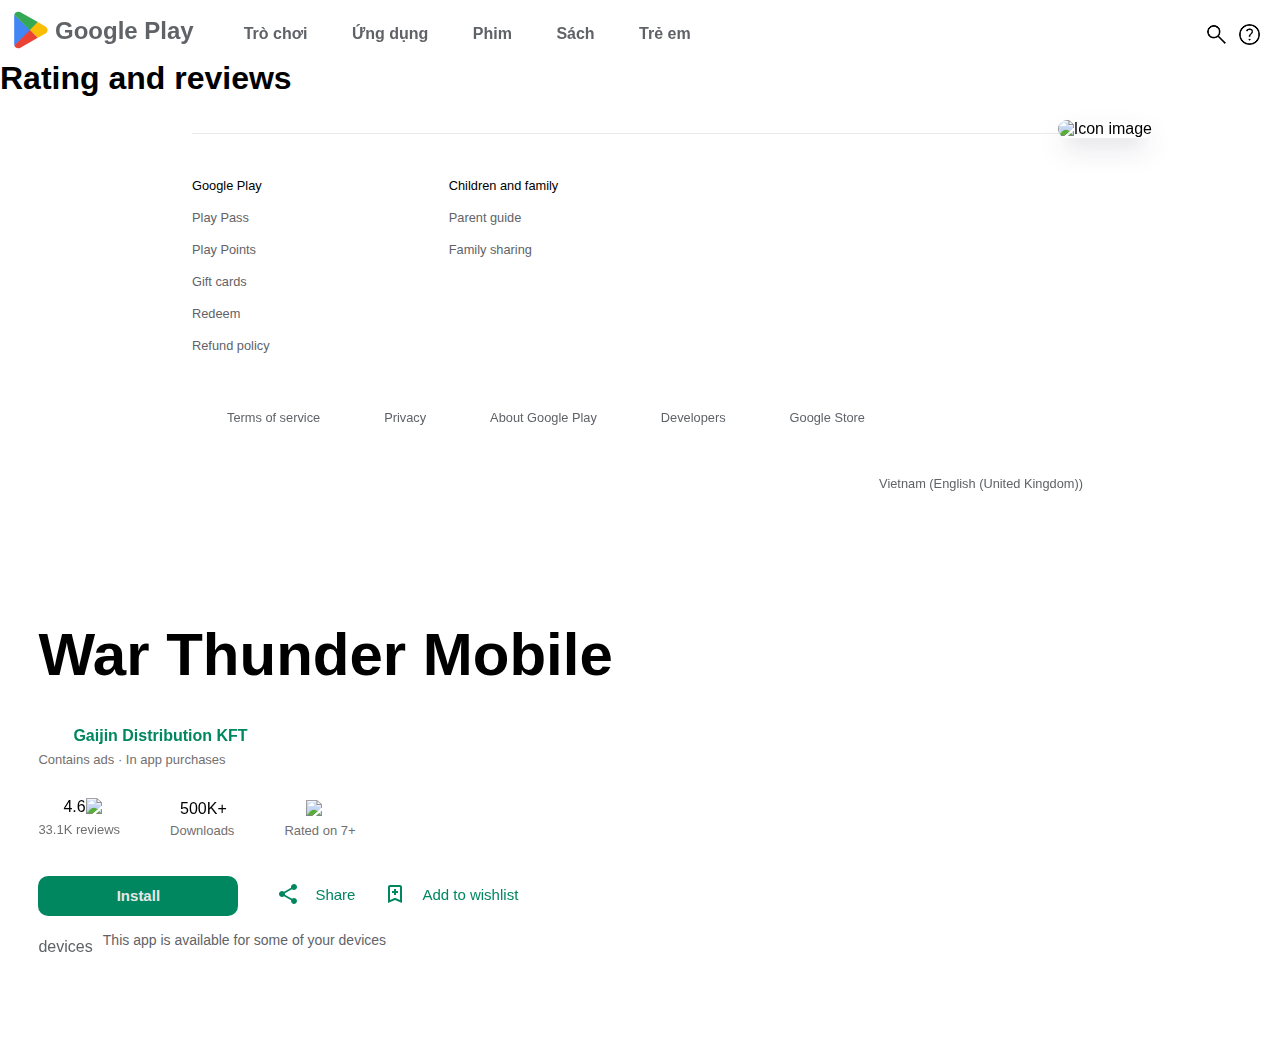
==== detail.html @ 36320b7c "done list page and fix some in homepage" ====
<!doctype html>
<html lang="vi">
<head>
    <meta charset="UTF-8">
    <meta name="viewport"
          content="width=device-width, user-scalable=no, initial-scale=1.0, maximum-scale=1.0, minimum-scale=1.0">
    <meta http-equiv="X-UA-Compatible" content="ie=edge">
    <link rel="stylesheet" href="/assets/css/style.css" type="text/css" />
    <link rel="stylesheet" href="/assets/css/detail.css" type="text/css" />
    <title>Detail product</title>
</head>
<body>
<!-- VIET-->
<header class="General">
    <div class="NavBar">
        <div class="web_name">
            <svg class="logo" aria-hidden="true" viewBox="0 0 40 40" xmlns="http://www.w3.org/2000/svg"><path fill="none" d="M0,0h40v40H0V0z"></path><g><path d="M19.7,19.2L4.3,35.3c0,0,0,0,0,0c0.5,1.7,2.1,3,4,3c0.8,0,1.5-0.2,2.1-0.6l0,0l17.4-9.9L19.7,19.2z" fill="#EA4335"></path><path d="M35.3,16.4L35.3,16.4l-7.5-4.3l-8.4,7.4l8.5,8.3l7.5-4.2c1.3-0.7,2.2-2.1,2.2-3.6C37.5,18.5,36.6,17.1,35.3,16.4z" fill="#FBBC04"></path><path d="M4.3,4.7C4.2,5,4.2,5.4,4.2,5.8v28.5c0,0.4,0,0.7,0.1,1.1l16-15.7L4.3,4.7z" fill="#4285F4"></path><path d="M19.8,20l8-7.9L10.5,2.3C9.9,1.9,9.1,1.7,8.3,1.7c-1.9,0-3.6,1.3-4,3c0,0,0,0,0,0L19.8,20z" fill="#34A853"></path></g></svg>
            <span><a class="name" href="index.html">Google Play</a></span>
        </div>
        <div class="main_nav">
            <div class="nav_button">
                <a class="nav_btn game_button"href="#game">Trò chơi</a>
                <a class="nav_btn application_button" href="#application">Ứng dụng</a>
                <a class="nav_btn movies_button" href="#movies">Phim</a>
                <a class="nav_btn books_button" href="#books">Sách</a>
                <a class="nav_btn children_button" href="#children">Trẻ em</a>
            </div>
        </div>
    </div>
    <div class="button">
        <button class="search"><img src="/assets/img/search_FILL0_wght400_GRAD0_opsz48.png" ></button>
        <button class="help"><img src="/assets/img/help_FILL0_wght400_GRAD0_opsz48.png"></button>
    </div>
</header>
<!-- VIET-->
<section class="rating&review">
    <div class="name-container">
        <h1>Rating and reviews</h1>
        
    </div>
</section>
<div id="footer">
    <div class="line-break"></div>
    <div class="section-container">
        <section class="google-play-section">
            <span>Google Play</span>
            <a href="#">Play Pass</a>
            <a href="#">Play Points</a>
            <a href="#">Gift cards</a>
            <a href="#">Redeem</a>
            <a href="#">Refund policy</a>
        </section>
        <section class="children-and-family-section">
            <span>Children and family</span>
            <a href="#">Parent guide</a>
            <a href="#">Family sharing</a>
        </section>
    </div>
    <div class="information-container">
        <a href="#">Terms of service</a>
        <a href="#">Privacy</a>
        <a href="#">About Google Play</a>
        <a href="#">Developers</a>
        <a href="#">Google Store</a>
        <a class="country">Vietnam (English (United Kingdom))</a>
    </div>

</div>
<!--VIET-->
<div class = "whole">
    <div class = "general_info">
        <h1 class = "app_name">
            <span>War Thunder Mobile</span>
        </h1>
        <div class = "publisher_name">
            <a class = "publisher_name_link" href = "#publisher-page">
                <span>
                    Gaijin Distribution KFT
                </span>
            </a>
        </div>
        <div class = "app_small_info">
              <span class = "small_1">Contains ads</span>
              <span class = "small_2">In app purchases</span>
        </div>
    </div>
    <div class = "user_download_info">
        <div class = "three_info">
             <div class = "star">
                  <div class = "first_line fl1">4.6<span><img class ="star" src = "assets/star_FILL1_wght100_GRAD0_opsz20.png"></span></div>
                  <div class = "last_line ll1">33.1K reviews</div>
             </div>
             <div class = "downloads">
                  <div class = "first_line fl2">500K+</div>
                  <div class = "last_line ll2">Downloads</div>
            </div>
             <div class = "age">
                  <img class = "first_line fl3" src = "assets/7+.webp">
                  <div class = "last_line ll3">Rated on 7+</div>
             </div>

        </div>
    <div class = "install">
        <div class = "install_button">
            <button>Install</button>
        </div>
        <div class = "button_box">
            <div class = "share_button">
                 <button><svg class="f70z8e" width="24" height="24" viewBox="0 0 24 24"><path d="M18 16.08c-.76 0-1.44.3-1.96.77L8.91 12.7c.05-.23.09-.46.09-.7s-.04-.47-.09-.7l7.05-4.11c.54.5 1.25.81 2.04.81 1.66 0 3-1.34 3-3s-1.34-3-3-3-3 1.34-3 3c0 .24.04.47.09.7L8.04 9.81C7.5 9.31 6.79 9 6 9c-1.66 0-3 1.34-3 3s1.34 3 3 3c.79 0 1.5-.31 2.04-.81l7.12 4.16c-.05.21-.08.43-.08.65 0 1.61 1.31 2.92 2.92 2.92 1.61 0 2.92-1.31 2.92-2.92s-1.31-2.92-2.92-2.92z"></path></svg></button>
                 <div class = "text">Share</div>
            </div>
            <div class = "wishlist_button">
                 <button><svg class="XkAcee" width="24" height="24" viewBox="0 0 24 24"><path fill-rule="evenodd" clip-rule="evenodd" d="M7 3H17C18.1045 3 19 3.8955 19 5V21L12 18L5 21L5.01075 5C5.01075 3.8955 5.8965 3 7 3ZM12 15.824L17 18V5H7V18L12 15.824ZM13 7V9H15V11H13V13H11V11H9V9H11V7H13Z"></path></svg></button>
                 <div class = "text">Add to wishlist</div>
        </div>
        </div>
    </div>
    <div class = "some_info">
        <span class="material-symbols-outlined">devices</span>
        <span class = "more_info">This app is available for some of your devices</span>
    </div>
    </div>
    <div class = "app_image">
        <img src="https://play-lh.googleusercontent.com/BBllEeuLxJJbIOE6BEBMGJosqxG9zkcG8KkTpsvJlJobNd0kfqe6CPyuJIzAEEJp-cc=w240-h480-rw" srcset="https://play-lh.googleusercontent.com/BBllEeuLxJJbIOE6BEBMGJosqxG9zkcG8KkTpsvJlJobNd0kfqe6CPyuJIzAEEJp-cc=w480-h960-rw 2x" class="T75of nm4vBd arM4bb" aria-hidden="true" alt="Icon image" itemprop="image" data-iml="579.5" data-atf="true">
    </div>
</div>
<!--VIET-->
</body>
</html>
---- assets/css/style.css ----
* {
    box-sizing: border-box;
    margin: 0;
    padding: 0;
    font-family: "Roboto",Arial,sans-serif;
}
---- assets/css/detail.css ----
@media only screen and (min-width:768px) {
    .category_button {
        margin: 0 15%;
    }

    .section-bxh-app {
        margin: 0 15%;
    }
/*VIET*/
.whole{
    font-family: "Google Sans",Roboto,Arial,sans-serif;
    margin: 8% 3%;
}
/*Desktop*/
@media only screen and (min-width:769px){
    .app_name{
        font-size: 60px;
        margin-bottom:30px;
        word-break: break-word;
    }
    .publisher_name a{
        text-decoration: none;
        color: #01875f;
        font-weight: bold;
    }
    .app_small_info{
        color:#726f6f;
        margin-top: 5px;
        font-size: small;
    }
    .small_2::before{
        content: "\00B7  ";
    }
    .three_info{
        display: flex;
        margin-top:30px;
        gap: 50px;
        line-height: 1.5;
    }
    .first_line{
        font-size: 16px;
    }
    .fl1{
        position: relative;
        left: 25px;
        bottom:4px;
    }
    .fl2{
        position: relative;
        left:10px;
    }
    .fl3{
        position: relative;
        left:22px;
        top:2px;
    }
    .last_line{
        font-size: 13px;
        color:#726f6f;
        font-size: small;
    }
    .ll1{
        position: relative;
        bottom: 3px;
    }
    .star{
        position: relative;
        top: 2px;
    }
    .install{
        display: flex;
        margin-top:35px;
        gap: 30px;
    }
    .install_button button{
        border-radius: 10px 10px ;
        width:200px;
        height:40px;
        border:none;
        background-color: #01875f;
        color:rgb(231, 231, 231);
        font-weight: bold;
        font-size: 15px;
        transition: background-color 280ms linear;
        -webkit-transition: background-color 280ms linear;
        -ms-transition: background-color 280ms linear;
        -o-transition: background-color 280ms linear;
         -ms-transition: background-color 280ms linear;
        cursor: pointer;
    }
    .install_button button:hover{
        background-color: #005038;
    }
    .button_box{
        display: flex;
        gap:20px;
    }
    .share_button,.wishlist_button{
        display:flex;
        gap:7px;
        color:#01875f;
        font-size: 15px;
        transition: background-color 280ms linear;
        -webkit-transition: background-color 280ms linear;
        -ms-transition: background-color 280ms linear;
        -o-transition: background-color 280ms linear;
        -ms-transition: background-color 280ms linear;
    }
    .text{
        position: relative;
        top:10px;
    }
    .share_button svg,.wishlist_button svg{
        fill:#01875f;
    }
    .share_button button, .wishlist_button button{
        border:none;
        padding:0;
        background: none;
    }
    .share_button:hover ,.wishlist_button:hover{
        background-color: rgb(245, 248, 255);
    }
    .some_info{
        margin-top:15px;
        color:rgb(95, 99, 104);
    }
    .material-symbols-outlined{
        position: relative;
        top:7px;
    }
    .more_info{
        font-size: 14px;
        margin-left:6px;
    }
    .app_image{
        position: absolute;
        right:10%;
        top:120px;
    }
    .app_image img{
        border-radius: 50px;
        box-shadow: rgba(50, 50, 93, 0.25) 0px 13px 27px -5px, rgba(0, 0, 0, 0.3) 0px 8px 16px -8px;
        box-sizing: border-box;
        fill:rgb(32, 33, 36);
    }
}

/*Phone*/
@media only screen and (width < 600px){
    .general_info{
        position: relative;
        top:50px;
        left:100px;
    }
    .app_name{
        font-size: 25px;
        margin-bottom: 8px;
        font-weight: normal;

    }
    .publisher_name a{
        text-decoration: none;
        color: #01875f;
        font-weight: bold;
    }
    .app_small_info{
        color:#726f6f;
        margin-top: 5px;
        font-size: small;
    }
    .small_2::before{
        content: "\00B7  ";
    }
    .three_info{
        display: flex;
        margin-top:80px;
        margin-left:10px;
        gap: 50px;
        line-height: 1.5;
    }
    .first_line{
        font-size: 16px;
    }
    .fl1{
        position: relative;
        left: 25px;
        bottom:4px;
    }
    .fl2{
        position: relative;
        left:10px;
    }
    .fl3{
        position: relative;
        left:22px;
        top:2px;
    }
    .last_line{
        font-size: 13px;
        color:#726f6f;
        font-size: small;
    }
    .ll1{
        position: relative;
        bottom: 3px;
    }
    .star{
        position: relative;
        top: 2px;
    }
    .install{
        margin-top:35px;
    }
    .install_button button{
        border-radius: 10px 10px ;
        width:100%;
        height:40px;
        border:none;
        background-color: #01875f;
        color:rgb(231, 231, 231);
        font-weight: bold;
        font-size: 15px;
        transition: background-color 280ms linear;
        -webkit-transition: background-color 280ms linear;
        -ms-transition: background-color 280ms linear;
        -o-transition: background-color 280ms linear;
         -ms-transition: background-color 280ms linear;
        cursor: pointer;
    }
    .install_button button:hover{
        background-color: #005038;
    }
    .button_box{
        display: flex;
        justify-content: center;
        gap:25px;
        margin-top:10px;
    }
    .share_button,.wishlist_button{
        display:flex;
        gap:7px;
        color:#01875f;
        font-size: 15px;
        transition: background-color 280ms linear;
        -webkit-transition: background-color 280ms linear;
        -ms-transition: background-color 280ms linear;
        -o-transition: background-color 280ms linear;
        -ms-transition: background-color 280ms linear;
    }
    .text{
        position: relative;
        top:15px;
        font-weight: bold;
    }
    .share_button svg,.wishlist_button svg{
        fill:#01875f;
    }
    .share_button button, .wishlist_button button{
        border:none;
        padding:0;
        background: none;
        margin-top:10px;
    }
    .share_button:hover ,.wishlist_button:hover{
        background-color: rgb(245, 248, 255);
    }
    .some_info{
        margin-top:15px;
        margin-left:10px;
        color:rgb(95, 99, 104);
    }
    .material-symbols-outlined{
        position: relative;
        top:7px;
        left:7px;
    }
    .more_info{
        font-size: 14px;
        margin-left:10px;
    }
    .app_image{
        position: absolute;
        left:25px;
        top:84px;
        z-index: -1;
    }
    .app_image img{
        border-radius: 25px;
        box-shadow: rgba(50, 50, 93, 0.25) 0px 13px 27px -5px, rgba(0, 0, 0, 0.3) 0px 8px 16px -8px;
        box-sizing: border-box;
        fill:rgb(32, 33, 36);
        width:80px;
        height: 80px;
    }
}

/*Tablet*/
@media only screen and (768px >= width > 600px) {
    .general_info{
        position: relative;
        top:50px;
        left:100px;
    }
    .app_name{
        font-size: 25px;
        margin-bottom: 8px;
        font-weight: bold;

    }
    .publisher_name a{
        text-decoration: none;
        color: #01875f;
        font-weight: bold;
    }
    .app_small_info{
        color:#726f6f;
        margin-top: 5px;
        font-size: small;
    }
    .small_2::before{
        content: "\00B7  ";
    }
    .three_info{
        display: flex;
        margin-top:80px;
        margin-left:10px;
        gap: 50px;
        line-height: 1.5;
    }
    .first_line{
        font-size: 16px;
    }
    .fl1{
        position: relative;
        left: 25px;
        bottom:4px;
    }
    .fl2{
        position: relative;
        left:10px;
    }
    .fl3{
        position: relative;
        left:22px;
        top:2px;
    }
    .last_line{
        font-size: 13px;
        color:#726f6f;
        font-size: small;
    }
    .ll1{
        position: relative;
        bottom: 3px;
    }
    .star{
        position: relative;
        top: 2px;
    }
    .install{
        margin-top:35px;
        margin-left:10px;
    }
    .install_button button{
        border-radius: 10px 10px ;
        width:25%;
        height:40px;
        border:none;
        background-color: #01875f;
        color:rgb(231, 231, 231);
        font-weight: bold;
        font-size: 15px;
        transition: background-color 280ms linear;
        -webkit-transition: background-color 280ms linear;
        -ms-transition: background-color 280ms linear;
        -o-transition: background-color 280ms linear;
         -ms-transition: background-color 280ms linear;
        cursor: pointer;
    }
    .install_button button:hover{
        background-color: #005038;
    }
    .button_box{
        position: relative;
        bottom:40px;
        left:29%;
        display: flex;
        gap:20px;

    }
    .share_button,.wishlist_button{
        display:flex;
        gap:7px;
        color:#01875f;
        font-size: 15px;
        transition: background-color 280ms linear;
        -webkit-transition: background-color 280ms linear;
        -ms-transition: background-color 280ms linear;
        -o-transition: background-color 280ms linear;
        -ms-transition: background-color 280ms linear;
    }
    .text{
        position: relative;
        top:15px;
        font-weight: bold;
        display:none;
    }
    .share_button svg,.wishlist_button svg{
        fill:#01875f;
    }
    .share_button button, .wishlist_button button{
        border:none;
        padding:0;
        background: none;
        margin-top:10px;
    }
    .share_button:hover ,.wishlist_button:hover{
        background-color: rgb(245, 248, 255);
    }
    .some_info{
        color:rgb(95, 99, 104);
        position: relative;
        bottom:20px;
    }
    .material-symbols-outlined{
        position: relative;
        top:7px;
        left:7px;
    }
    .more_info{
        font-size: 14px;
        margin-left:10px;
    }
    .app_image{
        position: absolute;
        left:5%;
        top:10%;
        z-index: -1;
    }
    .app_image img{
        border-radius: 25px;
        box-shadow: rgba(50, 50, 93, 0.25) 0px 13px 27px -5px, rgba(0, 0, 0, 0.3) 0px 8px 16px -8px;
        box-sizing: border-box;
        fill:rgb(32, 33, 36);
        width:70px;
        height: 70px;
    }
}
/*VIET*/

    #category-list, #footer {
        margin: 0 15%;
    }
}
/*VIET*/
.General{
    font-family: "Google Sans",Roboto,Arial,sans-serif;
}
.web_name,.nav_button {
    margin: 10px
}
.button {
    margin:10px
}
/*DESKTOP*/
@media only screen and (min-width:768px){
    .search > img, .help > img{
        width: 25px;
        height: 25px;
        margin-right: 8px;
    }
    svg{
        width:40px;
    }
    .web_name{
        display: flex;
    }
    .name{
        position: relative;
        top:7px;
        left:5px;
        font-size: 150%;
        font-weight: 550;
        color:rgb(95,99,104);
        text-decoration: none;
    }
    .NavBar{
        display: flex;
        position: sticky;
        flex-wrap: wrap;
        top:0;
    }
    .main_nav{
        position: relative;
        margin-top: 7px;
    }
    div > a{
        font-size: 100%;
        font-weight: bold;
        padding:5px;
        margin-left: 30px;
        color:rgb(95,99,104);
        text-decoration: none;
        transition: color 500ms;
        position: relative;
        top: 3px;
        display: inline-block;
        overflow:visible;
    }
    .nav_button a:hover{
        text-decoration: underline;
        text-underline-position: under;
    }
    .button button{
        border:none;
        background: none;
        cursor:pointer;
    }
    .category_button{
        display: flex;
    }
    .category_button button{
        border-radius: 50px  50px;
        width: 120px;
        height:30px;
        border-style:ridge;
        font-weight: bold;
        margin: 40px 10px;
        background: white;
        transition: color 300ms;
        cursor: pointer;
    }
    .category_button button:hover{
        background: rgb(206, 206, 206);
    }
    .category_button button:active{
        background-color: rgb(165, 230, 168);
        color:#056449;
    }
    .button{
        display: flex;
        position: absolute;
        right:0;
        top:12px;
        background-color: white;
        outline:none;
        overflow:visible;
    }
    .search:hover{
        background-color: rgb(237, 237, 237);
        border-radius: 50%;
    }
    .search:active{
        background-color: rgb(136, 135, 135);
    }
    .help:hover{
        background-color: rgb(237, 237, 237);
        border-radius: 50%;
    }
    .help:active{
        background-color: rgb(136, 135, 135);
    }


}
/*PHONE*/
@media only screen and (width < 600px){
    img{
        width:25px;

    }
    svg{
        width:40px;
    }
    .web_name{
        display: flex;
    }
    .name{
        position: relative;
        top:7px;
        left:5px;
        font-size: 150%;
        font-weight: 550;
        color:rgb(95,99,104);
        text-decoration: none;
    }
    .main_nav{
        position: relative;
    }
    .nav_button{
        position:fixed;
        left:0px;
        display: flex;
        bottom:0;
        background-color: rgb(255, 255, 255);
        gap:25px;
        font-size:100%;
        /*padding-right:100px;*/
        height:60px;
        z-index: 1;
        width:100%;
        justify-content: center;
        align-items: center;
        border-top:solid 1px grey;
    }
    div > a{
        text-decoration: none;
        color:rgb(95,99,104);
        font-weight: bold;
        transition: color 500ms;
    }
    div > a:hover{
        color:#056449;
    }
    .button{
        display: flex;
        position: absolute;
        right:0;
        top:12px;
        background-color: white;
        outline:none;
        overflow:hidden;
    }
    .button button{
        border:none;
        background: none;
        cursor: pointer;
    }
    .search:hover{
        background-color: rgb(237, 237, 237);
        border-radius: 50%;
    }
    .search:active{
        background-color: rgb(136, 135, 135);
    }
    .help:hover{
        background-color: rgb(237, 237, 237);
        border-radius: 50%;
    }
    .help:active{
        background-color: rgb(136, 135, 135);
    }
    .category_button{
        overflow-x: auto;
        white-space: nowrap;

    }
    .category_button button{
        border-radius: 50px  50px;
        width: 120px;
        height:30px;
        border:1px ridge grey;
        margin: 40px 10px;
        background: white;
        color:rgb(95,99,104);
        font-weight: bold;
        transition: color 500ms;
        cursor: pointer;
    }
    .category_button button:hover{
        background-color: rgb(165, 230, 168);
        font-weight: bold;
        color:#056449;
    }

}
/*Tablet*/
@media only screen and (768px > width > 600px) {
    img{
        width:25px;

    }
    svg{
        width:40px;
    }
    .web_name{
        display: flex;
    }
    .name{
        position: relative;
        top:7px;
        left:5px;
        font-size: 150%;
        font-weight: 550;
        color:rgb(95,99,104);
        text-decoration: none;
    }
    .main_nav{
        position: relative;
    }
    .nav_button{
        position:fixed;
        left:0px;
        display: flex;
        bottom:0;
        background-color: rgb(255, 255, 255);
        gap:25px;
        font-size:100%;
        padding-right:100px;
        height:60px;
        width:100%;
        justify-content: center;
        align-items: center;
        border-top:solid 1px grey;
    }
    div > a{
        text-decoration: none;
        color:rgb(95,99,104);
        font-weight: bold;
        transition: color 500ms;
    }
    div > a:hover{
        color:#056449;
    }
    .button{
        display: flex;
        position: absolute;
        right:0;
        top:12px;
        background-color: white;
        outline:none;
        overflow:hidden;
    }
    .button button{
        border:none;
        background: none;
        cursor:pointer;
    }
    .search:hover{
        background-color: rgb(237, 237, 237);
        border-radius: 50%;
    }
    .search:active{
        background-color: rgb(136, 135, 135);
    }
    .help:hover{
        background-color: rgb(237, 237, 237);
        border-radius: 50%;
    }
    .help:active{
        background-color: rgb(136, 135, 135);
    }
    .category_button{
        overflow-x: auto;
        white-space: nowrap;

    }
    .category_button button{
        border-radius: 50px  50px;
        width: 120px;
        height:30px;
        border:1px ridge grey;
        margin: 40px 10px;
        background: white;
        color:rgb(95,99,104);
        font-weight: bold;
        transition: color 500ms;
        cursor:pointer;
    }
    .category_button button:hover{
        font-weight: bold;
        background-color: rgb(165, 230, 168);
        color:#056449;
    }
}
/*VIET*/
/*
######################
css home by hknight
#####################
*/
a {
    text-decoration: none;
}

:root {
    --gap-width: 26px;
    --card-width: 400px;
}
@media screen and (min-width: 600px) {
    --gap-width: 16px;
    .bxh-app {
        padding-left: 40px;
    }
}

@media only screen and (max-width: 768px) {
    .list-item > .item-app {
        --card-width: 280px;
    }
}

@media screen and (min-width: 1440px){
    .section-bxh-app {
        margin-left: auto;
        margin-right: auto;
        max-width: 1296px;
    }
}

.bxh-app {
    position: relative;
    display: flex;
    gap: var(--gap-width);
    padding: calc(var(--gap-width)/2) 0;
    overflow-x: scroll;
}
.bxh-app > .list-item {
    padding-left: calc(var(--gap-width)/2);
    margin-right: calc(var(--gap-width)/2*-1);
    flex-shrink: 0;
    scroll-snap-align: start;
}

.item-app:hover{
    background: #dbdbdb;
}

.list-item > .item-app {
    display: flex;
    flex-direction: column;
    width: var(--card-width);
    border-radius: 8px;
    box-shadow: none;
    -webkit-box-orient: vertical;
    -webkit-box-direction: normal;
}
.item-app > .app-struct {
    margin: 0 calc(var(--gap-width)/2*-1);
    padding: 0 calc(var(--gap-width)/2);
    display: flex;
    flex-direction: column;
    position: relative;
    text-decoration: none;
    cursor: pointer;
    overflow: hidden;
    outline: none;
    box-sizing: border-box;
}
.app-struct > a {
    display: flex;
    position: relative;
    left: 0;
    top: 0;
    width: 100%;
    height: 100%;
    outline: none;
}
.app-struct > a > .top {
    color: rgb(95,99,104);
    fill: rgb(95,99,104);
    stop-color: rgb(95,99,104);
    font-size: .875rem;
    font-weight: 400;
    letter-spacing: .0142857143em;
    line-height: 1.25rem;
    font-family: Roboto,Helvetica,Arial,sans-serif;
    -webkit-box-align: center;
    align-items: center;
    display: flex;
    -webkit-box-flex: 0;
    flex: 0 0 24px;
    flex-direction: column;
    margin: 34px 8px 0 0;
}
.app-struct > a > .detail-app {
    column-gap: 16px;
    display: grid;
    grid-template-columns: max-content auto;
    margin: 16px 0;
}
.detail-app > img {
    border-radius: 12px;
    border-width: 0;
    box-shadow: 0 1px 2px 0 rgba(60,64,67,.3), 0 1px 3px 1px rgba(60,64,67,.15);
    height: 56px;
    width: 56px;
    background-size: contain;
}
.detail-app > .detail-app-info {
    display: grid;
    grid-template-rows: max-content;
    height: fit-content;
    row-gap: 2px;
}
.detail-app-info > span {
    color: rgb(32,33,36);
    font-size: .875rem;
    font-weight: 400;
    line-height: 1.25rem;
    letter-spacing: -.2px;
    overflow: hidden;
    text-overflow: ellipsis;
    white-space: nowrap;
    display: inline-block;
}
/* Quoc Huy's code */
/*body {*/
/*    padding: 0 15%;*/
/*}*/
.category-item {
    user-select: none;
    margin-top: 40px;
}
.scroll-menu {
    position: relative;
}
.next-game-btn {
    display: none;
    position: absolute;
    z-index: 1;
    width: 4%;
    aspect-ratio: 1;
    border-radius: 50%;
    right: -8px;
    top: 50%;
    transform: translate(0,-50%);
    background-color: white;
    box-shadow: 1px 0px 1px 0.5px rgba(0, 0, 0, 0.1);
    cursor: pointer;
    justify-content: center;
    align-items: center;
    font-size:x-large;
    color: #5F6368;
    transition: display 0.5s ease-in-out;
    user-select: none;
}
.back-game-btn {
    display: none;
    position: absolute;
    z-index: 1;
    width: 4%;
    aspect-ratio: 1;
    border-radius: 50%;
    left: -8px;
    top: 50%;
    transform: translate(0,-50%);
    background-color: white;
    box-shadow: -1px 0px 1px 0.5px rgba(0, 0, 0, 0.1);
    cursor: pointer;
    justify-content: center;
    align-items: center;
    font-size:x-large;
    color: #5F6368;
    transition: display 0.5s ease-in-out;
    user-select: none;
}
.game-list {
    scroll-behavior: smooth;
    width: 100%;
    position: relative;
    overflow-x: scroll;
    overflow-y: hidden;
    white-space: nowrap;
    user-select: none;
}
.scroll-menu:hover .next-game-btn,.scroll-menu:hover .back-game-btn {
    display: flex;
}
.category-name {
    font-size: 1.2rem;
    font-weight:500;
    padding: 0 0 20px 10px;
}
.game-item {
    display: inline-block;
    width: 33%;
    padding: 15px 10px;
    border-radius: 10px;
    text-decoration: none;
    color:black;
}
.game-item:hover {
    background: #F5F5F5;
    cursor: pointer;
    transition: all 0.4s;
}
.game-content {
    width: 100%;
    margin-top: 3px;
    display: flex;
    align-items: center;
    gap: 8px;
}
.game-info {
    /* display: flex; */
    flex-direction: column;
    gap: 1px;
}
.game-img-container {
    position: relative;
}
.game-img {
    position: relative;
    width: 100%;
    border-radius: 5px;
}
.play-video-btn {
    background-color: rgba(0, 0, 0, 0.5);
    width: 15%;
    aspect-ratio: 1;
    border-radius: 50%;
    position: absolute;
    top:50%;
    left: 50%;
    transform: translate(-50%,-50%);
}
.play-video-btn::after {
    content: '';
    position: absolute;
    width: 36%;
    aspect-ratio: 1;
    background-color: white;
    clip-path: polygon(10% 0, 100% 50%, 10% 100%);
    top: 50%;
    left: 50%;
    transform: translate(-50%,-50%);
}
.play-video-btn::before {
    content: '';
    position: none;
    top: 50%;
    left: 50%;
    transform: translate(-50%,-50%);
    width: 130%;
    border-radius: 50%;
    aspect-ratio: 1;
    background-color: rgba(0, 0, 0, 0.5);
}
.play-video-btn:hover::before{
    position: absolute;
}
.game-icon {
    border-radius: 5px;
    width: 12%;
}
.game-name {
    font-size: 0.9rem;
}
.game-tag, .game-star {
    font-size: 0.7rem;
    opacity: 0.8;
}
.game-star {
    display: inline;
}
.game-price {
    font-size: 0.7rem;
    display: inline-block;

}

#footer {
    padding-bottom: 16px;
}
.line-break {
    padding-top: 36px;
    margin-bottom: 36px;
    border-bottom: 1px solid rgb(232,234,237);
}
.section-container {
    display: flex;
    gap: 20%;
}
.google-play-section,.children-and-family-section {
    display: flex;
    flex-wrap: wrap;
    flex-direction: column;
}
.information-container {
    flex-wrap: wrap;
    margin-top: 32px;
    display: flex;
    font-size: 12px;
    gap: 24px;
}
.country {
    margin-right: 0;
    margin-left: auto;
    right: 0;
}
.country:hover {
    color: rgb(95,99,104);
}
#footer span {
    font-size: 0.8rem;
    font-weight: 500;
    width: max-content;
    display: block;
    line-height: 32px;
}
#footer a {
    width: max-content;
    display: block;
    text-decoration: none;
    line-height: 32px;
    font-weight: 400;
    font-size: 0.8rem;
    color:rgb(95,99,104);
}
#footer a:hover {
    color: #01875f;
}
@media screen
and (min-width: 320px)
and (max-width: 768px) {
    body {
        padding: 0 5%;
    }
    .category-item {
        margin-top: 60px;
    }
    .game-item {
        width: 80%;
    }
    .scroll-menu:hover .next-game-btn,.scroll-menu:hover .back-game-btn {
        display: none;
    }
    .section-container {
        flex-direction: column;
        gap: 30px;
    }
    .country {
        margin-left:0;
        margin-right:0;
    }
}
@media screen
and (min-width: 768px)
and (max-width: 1200px) {
    body {
        padding: 0 5%;
    }
    .category-item {
        margin-top: 60px;
    }
    .game-item {
        width: 60%;
    }
    .country {
        margin-left:0;
        margin-right:0;
    }
}
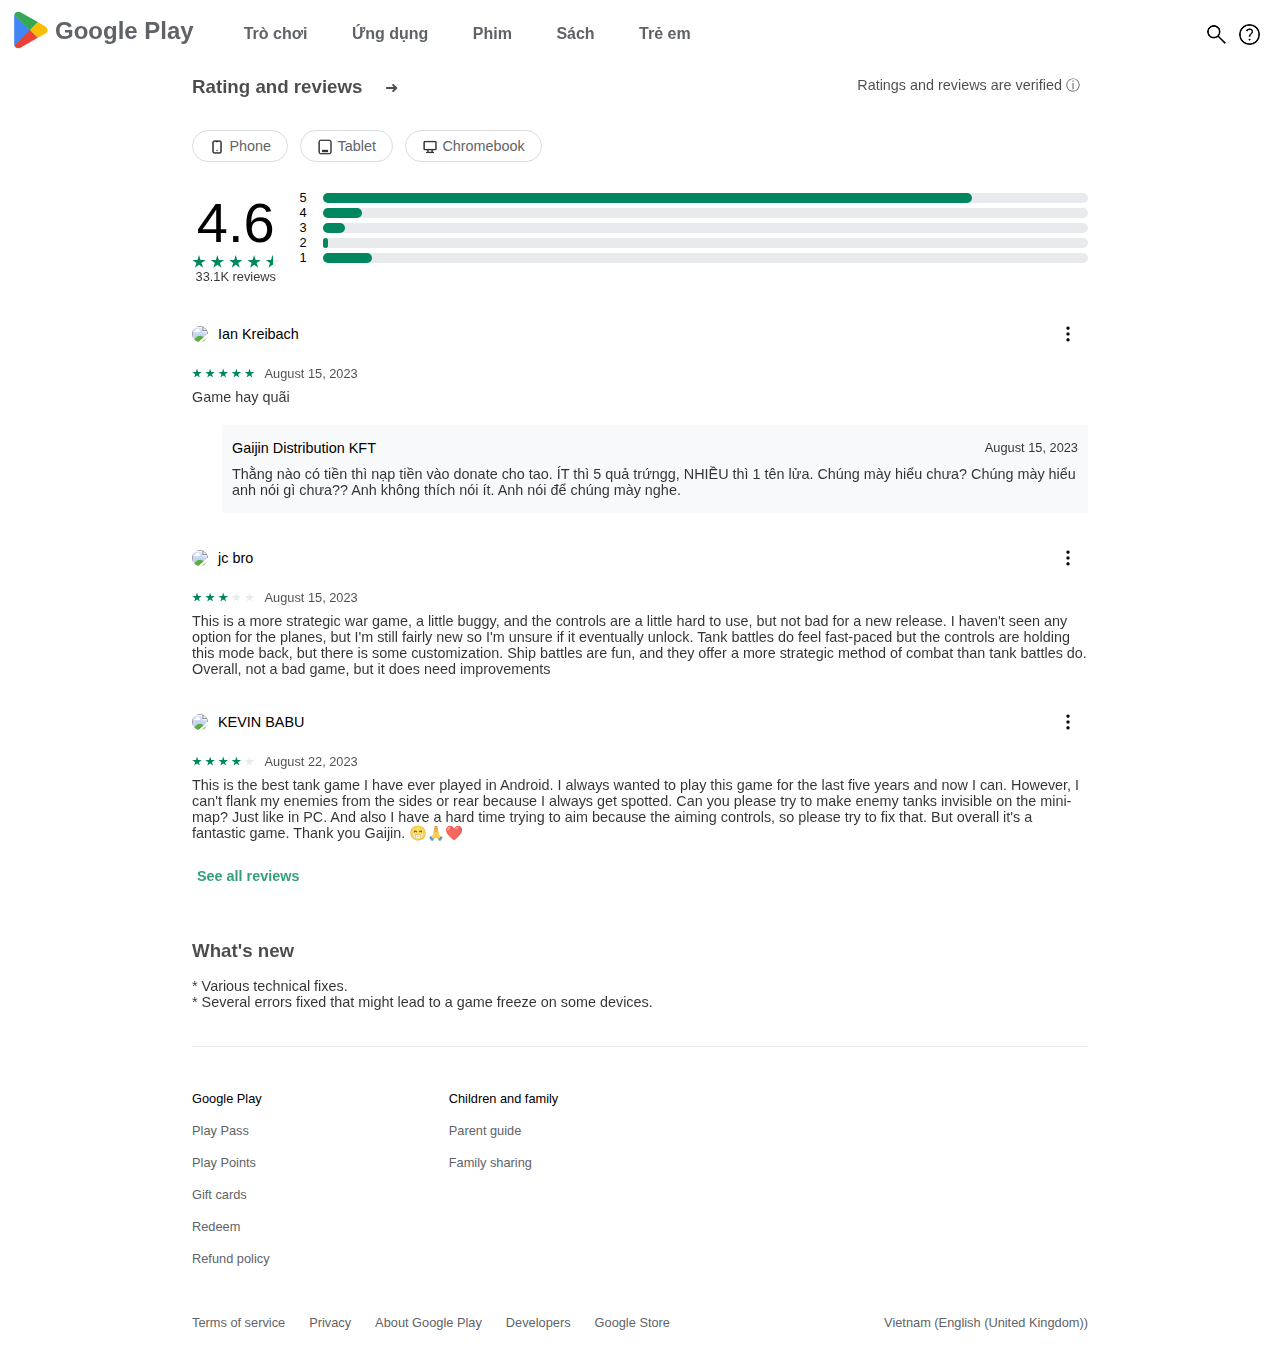
==== commit ee278a2a: "rating and review section" ====
--- a/detail.html
+++ b/detail.html
@@ -33,11 +33,136 @@
     </div>
 </header>
 <!-- VIET-->
-<section class="rating&review">
+<section class="rating-review">
     <div class="name-container">
-        <h1>Rating and reviews</h1>
+        <div class="rating-text"></div>
+        <h3>Rating and reviews</h3>
+        <div class="expand-review-btn">➜</div>
+        <div class="verified-tag">Ratings and reviews are verified ⓘ</div>
+
+    </div>
+    <div class="device-tab">
+        <div class="device-item">
+            <span class="device-icon">
+                <img src="assets/img/device-mobile.png" alt="">
+            </span>
+            <span class="device-name">Phone</span>
+        </div>
+        <div class="device-item">
+            <span class="device-icon">
+                <img src="assets/img/device-ipad.png" alt="">
+            </span>
+            <span class="device-name">Tablet</span>
+        </div>
+        <div class="device-item">
+            <span class="device-icon">
+                <img src="assets/img/device-desktop.png" alt="">
+            </span>
+            <span class="device-name">Chromebook</span>
+        </div>
+    </div>
+    <div class="rating-section">
+        <div class="star-section">
+            <div class="point">4.6</div>
+
+            <div class="star"></div>
+            <div class="review-number">33.1K reviews</div>
+        </div>
         
+        <div class="bar-section">
+            <div class="bar-container">
+                <div class="bar-num">5</div>
+                <div class="bar">
+                    <div class="bar-fill bar-fill-5" title="28.091"></div>
+                </div>
+            </div>
+            <div class="bar-container">
+                <div class="bar-num">4</div>
+                <div class="bar">
+                    <div class="bar-fill bar-fill-4" title="1.721"></div>
+                </div>
+            </div>
+            <div class="bar-container">
+                <div class="bar-num">3</div>
+                <div class="bar">
+                    <div class="bar-fill bar-fill-3" title="963"></div>
+                </div>
+            </div>
+            <div class="bar-container">
+                <div class="bar-num">2</div>
+                <div class="bar">
+                    <div class="bar-fill bar-fill-2" title="243"></div>
+                </div>
+            </div>
+            <div class="bar-container">
+                <div class="bar-num">1</div>
+                <div class="bar">
+                    <div class="bar-fill bar-fill-1" title="1.962"></div>
+                </div>
+            </div>
+        </div>
     </div>
+    <div class="review-section">
+        <div class="review-item">
+            <div class="review-container">
+                <img class="review-img" src="https://play-lh.googleusercontent.com/a/AAcHTtePnp9Z21o4tmcXCxju97cQlSkTF0DeDmg5gl6gHabVTA=s32-mo"></img>
+                <div class="review-name">Ian Kreibach</div>
+                <div class="more-btn">
+                    <img src="assets/img/dots-vertical.png" alt="">
+                </div>
+            </div>
+            <div class="review-info">
+                <div class="star review-star-1"></div>
+                <div class="review-time">August 15, 2023</div>
+            </div>
+            <div class="review-content">Game hay quãi</div>
+            <div class="reply-section">
+                <div class="reply-item">
+                    <div class="reply-container">
+                        <div class="reply-name">Gaijin Distribution KFT</div>
+                        <div class="reply-time">August 15, 2023</div>
+                    </div>
+                    <div class="reply-content">Thằng nào có tiền thì nạp tiền vào donate cho tao. ÍT thì 5 quả trứngg, NHIỀU thì 1 tên lửa. Chúng mày hiểu chưa? Chúng mày hiểu anh nói gì chưa?? Anh không thích nói ít. Anh nói để chúng mày nghe.</div>
+                </div>
+            </div>
+        </div>
+
+        <div class="review-item">
+            <div class="review-container">
+                <img class="review-img" src="https://play-lh.googleusercontent.com/a-/AD_cMMSBQROqrEVRA5fImN-7k5cMRqW63uVdNXd0wu_MATVG7cQ=s32"></img>
+                <div class="review-name">jc bro</div>
+                <div class="more-btn">
+                    <img src="assets/img/dots-vertical.png" alt="">
+                </div>
+            </div>
+            <div class="review-info">
+                <div class="star review-star-2"></div>
+                <div class="review-time">August 15, 2023</div>
+            </div>
+            <div class="review-content">This is a more strategic war game, a little buggy, and the controls are a little hard to use, but not bad for a new release. I haven't seen any option for the planes, but I'm still fairly new so I'm unsure if it eventually unlock. Tank battles do feel fast-paced but the controls are holding this mode back, but there is some customization. Ship battles are fun, and they offer a more strategic method of combat than tank battles do. Overall, not a bad game, but it does need improvements</div>
+        </div>
+
+        <div class="review-item">
+            <div class="review-container">
+                <img class="review-img" src=https://play-lh.googleusercontent.com/a-/AD_cMMREYwKljcSKabeTh-8Tehl9Xy6W-kwzrPd-5m00RYWA_A=s32></img>
+                <div class="review-name">KEVIN BABU</div>
+                <div class="more-btn">
+                    <img src="assets/img/dots-vertical.png" alt="">
+                </div>
+            </div>
+            <div class="review-info">
+                <div class="star review-star-3"></div>
+                <div class="review-time">August 22, 2023</div>
+            </div>
+            <div class="review-content">This is the best tank game I have ever played in Android. I always wanted to play this game for the last five years and now I can. However, I can't flank my enemies from the sides or rear because I always get spotted. Can you please try to make enemy tanks invisible on the mini-map? Just like in PC. And also I have a hard time trying to aim because the aiming controls, so please try to fix that. But overall it's a fantastic game. Thank you Gaijin. 😁🙏❤️</div>
+        </div>
+    </div>
+    <div class="all-review-btn">See all reviews</div>
+</section>
+<section class="what-new-section">
+    <h3>What's new</h3>
+    <div class="new-content">* Various technical fixes.<br>
+        * Several errors fixed that might lead to a game freeze on some devices.</div>
 </section>
 <div id="footer">
     <div class="line-break"></div>
@@ -66,64 +191,5 @@
     </div>
 
 </div>
-<!--VIET-->
-<div class = "whole">
-    <div class = "general_info">
-        <h1 class = "app_name">
-            <span>War Thunder Mobile</span>
-        </h1>
-        <div class = "publisher_name">
-            <a class = "publisher_name_link" href = "#publisher-page">
-                <span>
-                    Gaijin Distribution KFT
-                </span>
-            </a>
-        </div>
-        <div class = "app_small_info">
-              <span class = "small_1">Contains ads</span>
-              <span class = "small_2">In app purchases</span>
-        </div>
-    </div>
-    <div class = "user_download_info">
-        <div class = "three_info">
-             <div class = "star">
-                  <div class = "first_line fl1">4.6<span><img class ="star" src = "assets/star_FILL1_wght100_GRAD0_opsz20.png"></span></div>
-                  <div class = "last_line ll1">33.1K reviews</div>
-             </div>
-             <div class = "downloads">
-                  <div class = "first_line fl2">500K+</div>
-                  <div class = "last_line ll2">Downloads</div>
-            </div>
-             <div class = "age">
-                  <img class = "first_line fl3" src = "assets/7+.webp">
-                  <div class = "last_line ll3">Rated on 7+</div>
-             </div>
-
-        </div>
-    <div class = "install">
-        <div class = "install_button">
-            <button>Install</button>
-        </div>
-        <div class = "button_box">
-            <div class = "share_button">
-                 <button><svg class="f70z8e" width="24" height="24" viewBox="0 0 24 24"><path d="M18 16.08c-.76 0-1.44.3-1.96.77L8.91 12.7c.05-.23.09-.46.09-.7s-.04-.47-.09-.7l7.05-4.11c.54.5 1.25.81 2.04.81 1.66 0 3-1.34 3-3s-1.34-3-3-3-3 1.34-3 3c0 .24.04.47.09.7L8.04 9.81C7.5 9.31 6.79 9 6 9c-1.66 0-3 1.34-3 3s1.34 3 3 3c.79 0 1.5-.31 2.04-.81l7.12 4.16c-.05.21-.08.43-.08.65 0 1.61 1.31 2.92 2.92 2.92 1.61 0 2.92-1.31 2.92-2.92s-1.31-2.92-2.92-2.92z"></path></svg></button>
-                 <div class = "text">Share</div>
-            </div>
-            <div class = "wishlist_button">
-                 <button><svg class="XkAcee" width="24" height="24" viewBox="0 0 24 24"><path fill-rule="evenodd" clip-rule="evenodd" d="M7 3H17C18.1045 3 19 3.8955 19 5V21L12 18L5 21L5.01075 5C5.01075 3.8955 5.8965 3 7 3ZM12 15.824L17 18V5H7V18L12 15.824ZM13 7V9H15V11H13V13H11V11H9V9H11V7H13Z"></path></svg></button>
-                 <div class = "text">Add to wishlist</div>
-        </div>
-        </div>
-    </div>
-    <div class = "some_info">
-        <span class="material-symbols-outlined">devices</span>
-        <span class = "more_info">This app is available for some of your devices</span>
-    </div>
-    </div>
-    <div class = "app_image">
-        <img src="https://play-lh.googleusercontent.com/BBllEeuLxJJbIOE6BEBMGJosqxG9zkcG8KkTpsvJlJobNd0kfqe6CPyuJIzAEEJp-cc=w240-h480-rw" srcset="https://play-lh.googleusercontent.com/BBllEeuLxJJbIOE6BEBMGJosqxG9zkcG8KkTpsvJlJobNd0kfqe6CPyuJIzAEEJp-cc=w480-h960-rw 2x" class="T75of nm4vBd arM4bb" aria-hidden="true" alt="Icon image" itemprop="image" data-iml="579.5" data-atf="true">
-    </div>
-</div>
-<!--VIET-->
 </body>
 </html>--- a/assets/css/detail.css
+++ b/assets/css/detail.css
@@ -6,448 +6,6 @@
     .section-bxh-app {
         margin: 0 15%;
     }
-/*VIET*/
-.whole{
-    font-family: "Google Sans",Roboto,Arial,sans-serif;
-    margin: 8% 3%;
-}
-/*Desktop*/
-@media only screen and (min-width:769px){
-    .app_name{
-        font-size: 60px;
-        margin-bottom:30px;
-        word-break: break-word;
-    }
-    .publisher_name a{
-        text-decoration: none;
-        color: #01875f;
-        font-weight: bold;
-    }
-    .app_small_info{
-        color:#726f6f;
-        margin-top: 5px;
-        font-size: small;
-    }
-    .small_2::before{
-        content: "\00B7  ";
-    }
-    .three_info{
-        display: flex;
-        margin-top:30px;
-        gap: 50px;
-        line-height: 1.5;
-    }
-    .first_line{
-        font-size: 16px;
-    }
-    .fl1{
-        position: relative;
-        left: 25px;
-        bottom:4px;
-    }
-    .fl2{
-        position: relative;
-        left:10px;
-    }
-    .fl3{
-        position: relative;
-        left:22px;
-        top:2px;
-    }
-    .last_line{
-        font-size: 13px;
-        color:#726f6f;
-        font-size: small;
-    }
-    .ll1{
-        position: relative;
-        bottom: 3px;
-    }
-    .star{
-        position: relative;
-        top: 2px;
-    }
-    .install{
-        display: flex;
-        margin-top:35px;
-        gap: 30px;
-    }
-    .install_button button{
-        border-radius: 10px 10px ;
-        width:200px;
-        height:40px;
-        border:none;
-        background-color: #01875f;
-        color:rgb(231, 231, 231);
-        font-weight: bold;
-        font-size: 15px;
-        transition: background-color 280ms linear;
-        -webkit-transition: background-color 280ms linear;
-        -ms-transition: background-color 280ms linear;
-        -o-transition: background-color 280ms linear;
-         -ms-transition: background-color 280ms linear;
-        cursor: pointer;
-    }
-    .install_button button:hover{
-        background-color: #005038;
-    }
-    .button_box{
-        display: flex;
-        gap:20px;
-    }
-    .share_button,.wishlist_button{
-        display:flex;
-        gap:7px;
-        color:#01875f;
-        font-size: 15px;
-        transition: background-color 280ms linear;
-        -webkit-transition: background-color 280ms linear;
-        -ms-transition: background-color 280ms linear;
-        -o-transition: background-color 280ms linear;
-        -ms-transition: background-color 280ms linear;
-    }
-    .text{
-        position: relative;
-        top:10px;
-    }
-    .share_button svg,.wishlist_button svg{
-        fill:#01875f;
-    }
-    .share_button button, .wishlist_button button{
-        border:none;
-        padding:0;
-        background: none;
-    }
-    .share_button:hover ,.wishlist_button:hover{
-        background-color: rgb(245, 248, 255);
-    }
-    .some_info{
-        margin-top:15px;
-        color:rgb(95, 99, 104);
-    }
-    .material-symbols-outlined{
-        position: relative;
-        top:7px;
-    }
-    .more_info{
-        font-size: 14px;
-        margin-left:6px;
-    }
-    .app_image{
-        position: absolute;
-        right:10%;
-        top:120px;
-    }
-    .app_image img{
-        border-radius: 50px;
-        box-shadow: rgba(50, 50, 93, 0.25) 0px 13px 27px -5px, rgba(0, 0, 0, 0.3) 0px 8px 16px -8px;
-        box-sizing: border-box;
-        fill:rgb(32, 33, 36);
-    }
-}
-
-/*Phone*/
-@media only screen and (width < 600px){
-    .general_info{
-        position: relative;
-        top:50px;
-        left:100px;
-    }
-    .app_name{
-        font-size: 25px;
-        margin-bottom: 8px;
-        font-weight: normal;
-
-    }
-    .publisher_name a{
-        text-decoration: none;
-        color: #01875f;
-        font-weight: bold;
-    }
-    .app_small_info{
-        color:#726f6f;
-        margin-top: 5px;
-        font-size: small;
-    }
-    .small_2::before{
-        content: "\00B7  ";
-    }
-    .three_info{
-        display: flex;
-        margin-top:80px;
-        margin-left:10px;
-        gap: 50px;
-        line-height: 1.5;
-    }
-    .first_line{
-        font-size: 16px;
-    }
-    .fl1{
-        position: relative;
-        left: 25px;
-        bottom:4px;
-    }
-    .fl2{
-        position: relative;
-        left:10px;
-    }
-    .fl3{
-        position: relative;
-        left:22px;
-        top:2px;
-    }
-    .last_line{
-        font-size: 13px;
-        color:#726f6f;
-        font-size: small;
-    }
-    .ll1{
-        position: relative;
-        bottom: 3px;
-    }
-    .star{
-        position: relative;
-        top: 2px;
-    }
-    .install{
-        margin-top:35px;
-    }
-    .install_button button{
-        border-radius: 10px 10px ;
-        width:100%;
-        height:40px;
-        border:none;
-        background-color: #01875f;
-        color:rgb(231, 231, 231);
-        font-weight: bold;
-        font-size: 15px;
-        transition: background-color 280ms linear;
-        -webkit-transition: background-color 280ms linear;
-        -ms-transition: background-color 280ms linear;
-        -o-transition: background-color 280ms linear;
-         -ms-transition: background-color 280ms linear;
-        cursor: pointer;
-    }
-    .install_button button:hover{
-        background-color: #005038;
-    }
-    .button_box{
-        display: flex;
-        justify-content: center;
-        gap:25px;
-        margin-top:10px;
-    }
-    .share_button,.wishlist_button{
-        display:flex;
-        gap:7px;
-        color:#01875f;
-        font-size: 15px;
-        transition: background-color 280ms linear;
-        -webkit-transition: background-color 280ms linear;
-        -ms-transition: background-color 280ms linear;
-        -o-transition: background-color 280ms linear;
-        -ms-transition: background-color 280ms linear;
-    }
-    .text{
-        position: relative;
-        top:15px;
-        font-weight: bold;
-    }
-    .share_button svg,.wishlist_button svg{
-        fill:#01875f;
-    }
-    .share_button button, .wishlist_button button{
-        border:none;
-        padding:0;
-        background: none;
-        margin-top:10px;
-    }
-    .share_button:hover ,.wishlist_button:hover{
-        background-color: rgb(245, 248, 255);
-    }
-    .some_info{
-        margin-top:15px;
-        margin-left:10px;
-        color:rgb(95, 99, 104);
-    }
-    .material-symbols-outlined{
-        position: relative;
-        top:7px;
-        left:7px;
-    }
-    .more_info{
-        font-size: 14px;
-        margin-left:10px;
-    }
-    .app_image{
-        position: absolute;
-        left:25px;
-        top:84px;
-        z-index: -1;
-    }
-    .app_image img{
-        border-radius: 25px;
-        box-shadow: rgba(50, 50, 93, 0.25) 0px 13px 27px -5px, rgba(0, 0, 0, 0.3) 0px 8px 16px -8px;
-        box-sizing: border-box;
-        fill:rgb(32, 33, 36);
-        width:80px;
-        height: 80px;
-    }
-}
-
-/*Tablet*/
-@media only screen and (768px >= width > 600px) {
-    .general_info{
-        position: relative;
-        top:50px;
-        left:100px;
-    }
-    .app_name{
-        font-size: 25px;
-        margin-bottom: 8px;
-        font-weight: bold;
-
-    }
-    .publisher_name a{
-        text-decoration: none;
-        color: #01875f;
-        font-weight: bold;
-    }
-    .app_small_info{
-        color:#726f6f;
-        margin-top: 5px;
-        font-size: small;
-    }
-    .small_2::before{
-        content: "\00B7  ";
-    }
-    .three_info{
-        display: flex;
-        margin-top:80px;
-        margin-left:10px;
-        gap: 50px;
-        line-height: 1.5;
-    }
-    .first_line{
-        font-size: 16px;
-    }
-    .fl1{
-        position: relative;
-        left: 25px;
-        bottom:4px;
-    }
-    .fl2{
-        position: relative;
-        left:10px;
-    }
-    .fl3{
-        position: relative;
-        left:22px;
-        top:2px;
-    }
-    .last_line{
-        font-size: 13px;
-        color:#726f6f;
-        font-size: small;
-    }
-    .ll1{
-        position: relative;
-        bottom: 3px;
-    }
-    .star{
-        position: relative;
-        top: 2px;
-    }
-    .install{
-        margin-top:35px;
-        margin-left:10px;
-    }
-    .install_button button{
-        border-radius: 10px 10px ;
-        width:25%;
-        height:40px;
-        border:none;
-        background-color: #01875f;
-        color:rgb(231, 231, 231);
-        font-weight: bold;
-        font-size: 15px;
-        transition: background-color 280ms linear;
-        -webkit-transition: background-color 280ms linear;
-        -ms-transition: background-color 280ms linear;
-        -o-transition: background-color 280ms linear;
-         -ms-transition: background-color 280ms linear;
-        cursor: pointer;
-    }
-    .install_button button:hover{
-        background-color: #005038;
-    }
-    .button_box{
-        position: relative;
-        bottom:40px;
-        left:29%;
-        display: flex;
-        gap:20px;
-
-    }
-    .share_button,.wishlist_button{
-        display:flex;
-        gap:7px;
-        color:#01875f;
-        font-size: 15px;
-        transition: background-color 280ms linear;
-        -webkit-transition: background-color 280ms linear;
-        -ms-transition: background-color 280ms linear;
-        -o-transition: background-color 280ms linear;
-        -ms-transition: background-color 280ms linear;
-    }
-    .text{
-        position: relative;
-        top:15px;
-        font-weight: bold;
-        display:none;
-    }
-    .share_button svg,.wishlist_button svg{
-        fill:#01875f;
-    }
-    .share_button button, .wishlist_button button{
-        border:none;
-        padding:0;
-        background: none;
-        margin-top:10px;
-    }
-    .share_button:hover ,.wishlist_button:hover{
-        background-color: rgb(245, 248, 255);
-    }
-    .some_info{
-        color:rgb(95, 99, 104);
-        position: relative;
-        bottom:20px;
-    }
-    .material-symbols-outlined{
-        position: relative;
-        top:7px;
-        left:7px;
-    }
-    .more_info{
-        font-size: 14px;
-        margin-left:10px;
-    }
-    .app_image{
-        position: absolute;
-        left:5%;
-        top:10%;
-        z-index: -1;
-    }
-    .app_image img{
-        border-radius: 25px;
-        box-shadow: rgba(50, 50, 93, 0.25) 0px 13px 27px -5px, rgba(0, 0, 0, 0.3) 0px 8px 16px -8px;
-        box-sizing: border-box;
-        fill:rgb(32, 33, 36);
-        width:70px;
-        height: 70px;
-    }
-}
-/*VIET*/
 
     #category-list, #footer {
         margin: 0 15%;
@@ -495,7 +53,7 @@
         position: relative;
         margin-top: 7px;
     }
-    div > a{
+    .nav_btn{
         font-size: 100%;
         font-weight: bold;
         padding:5px;
@@ -604,13 +162,13 @@
         align-items: center;
         border-top:solid 1px grey;
     }
-    div > a{
+    .nav_btn{
         text-decoration: none;
         color:rgb(95,99,104);
         font-weight: bold;
         transition: color 500ms;
     }
-    div > a:hover{
+    .nav_btn:hover{
         color:#056449;
     }
     .button{
@@ -704,13 +262,13 @@
         align-items: center;
         border-top:solid 1px grey;
     }
-    div > a{
+    .nav_btn{
         text-decoration: none;
         color:rgb(95,99,104);
         font-weight: bold;
         transition: color 500ms;
     }
-    div > a:hover{
+    .nav_btn:hover{
         color:#056449;
     }
     .button{
@@ -765,292 +323,314 @@
     }
 }
 /*VIET*/
-/*
-######################
-css home by hknight
-#####################
-*/
-a {
-    text-decoration: none;
-}
-
-:root {
-    --gap-width: 26px;
-    --card-width: 400px;
-}
-@media screen and (min-width: 600px) {
-    --gap-width: 16px;
-    .bxh-app {
-        padding-left: 40px;
-    }
-}
-
-@media only screen and (max-width: 768px) {
-    .list-item > .item-app {
-        --card-width: 280px;
-    }
-}
-
-@media screen and (min-width: 1440px){
-    .section-bxh-app {
-        margin-left: auto;
-        margin-right: auto;
-        max-width: 1296px;
-    }
-}
-
-.bxh-app {
-    position: relative;
-    display: flex;
-    gap: var(--gap-width);
-    padding: calc(var(--gap-width)/2) 0;
-    overflow-x: scroll;
-}
-.bxh-app > .list-item {
-    padding-left: calc(var(--gap-width)/2);
-    margin-right: calc(var(--gap-width)/2*-1);
-    flex-shrink: 0;
-    scroll-snap-align: start;
-}
-
-.item-app:hover{
-    background: #dbdbdb;
-}
-
-.list-item > .item-app {
+
+/* Quoc Huy's code */
+/* review */
+.rating-review {
+    padding: 0 15%;
+}
+.name-container {
+    /* display: flex; */
+    align-items: center;
+}
+.name-container h3 {
+    font-weight:bold;
+    opacity: 0.7;
+    margin-right: 8px;
+    margin: 16px 0px;
+    display: inline-block;
+}
+.expand-review-btn {
+    display: inline-block;
+    border-radius: 50%;
+    padding: 16px 18px;
+    opacity: 0.7;
+    cursor: pointer;
+}
+.verified-tag {
+    display: inline;
+    float: right;
+    font-size: 0.9rem;
+    opacity: 0.7;
+    padding: 16px 8px;
+    border-radius: 10%;
+    cursor: pointer;
+}
+.expand-review-btn:hover,.verified-tag:hover{
+    background:#F8F8F8;
+}
+
+.device-tab {
+    margin-top: 16px;
+    display: flex;
+    gap:12px
+}
+.device-item {
+    padding: 6px 16px;
+    border-radius: 1000px;
+    border: 1px rgb(218,220,224) solid;
+    color: rgb(95,99,104);
+    cursor: pointer;
+}
+.device-item:hover {
+    background:#F8F8F8;
+}
+.device-item img {
+    width: 16px;
+    vertical-align: middle;
+    opacity: 0.8;
+}
+.device-name {
+    font-size: 0.9rem;
+}
+.rating-section {
+    display: flex;
+    gap: 20px;
+    margin-top: 28px;
+}
+.star-section {
     display: flex;
     flex-direction: column;
-    width: var(--card-width);
-    border-radius: 8px;
-    box-shadow: none;
-    -webkit-box-orient: vertical;
-    -webkit-box-direction: normal;
-}
-.item-app > .app-struct {
-    margin: 0 calc(var(--gap-width)/2*-1);
-    padding: 0 calc(var(--gap-width)/2);
+    align-items: center;
+}
+.star-section .point {
+    font-size: 3.5rem;
+}
+.star {
+    height: 14px;
+    aspect-ratio: 6.25/1;
+    clip-path: polygon(
+    8% 0%,
+    9.76% 35%,
+    15.68% 35%,
+    10.88% 57%,
+    12.64% 91%,
+    8% 70%,
+    3.36% 91%,
+    5.12% 57%,
+    0.32% 35%,
+    6.24% 35%,
+    8% 0,
+
+    29% 0%,
+    30.76% 35%,
+    36.68% 35%,
+    31.88% 57%,
+    33.64% 91%,
+    29% 70%,
+    24.36% 91%,
+    26.12% 57%,
+    21.32% 35%,
+    27.24% 35%,
+    29% 0,
+
+    50% 0%,
+    51.76% 35%,
+    57.68% 35%,
+    52.88% 57%,
+    54.64% 91%,
+    50% 70%,
+    45.36% 91%,
+    47.12% 57%,
+    42.32% 35%,
+    48.24% 35%,
+    50% 0,
+    
+    71% 0%,
+    72.76% 35%,
+    78.68% 35%,
+    73.88% 57%,
+    75.64% 91%,
+    71% 70%,
+    66.36% 91%,
+    68.12% 57%,
+    63.32% 35%,
+    69.24% 35%,
+    71% 0,
+
+    92% 0%,
+    93.76% 35%,
+    99.68% 35%,
+    94.88% 57%,
+    96.64% 91%,
+    92% 70%,
+    87.36% 91%,
+    89.12% 57%,
+    84.32% 35%,
+    90.24% 35%,
+    92% 0
+    );
+    background:linear-gradient(to right, #01875F 92%, #E8EAED 92%)
+}
+.star-section .review-number {
+    font-size: 0.8rem;
+    opacity: 0.8;
+}
+.bar-section {
+    display: inline;
+    width: 88%;
+    margin-right: 0;
+    margin-left: auto;
+}
+.bar-container {
+    display: flex;
+    align-items: center;
+    gap: 16px;
+}
+.bar-num {
+    font-size: 0.8rem;
+}
+.bar {
+    width: 100%;
+    height: 10px;
+    background:#E8EAED;
+    border-radius: 5px;
+}
+.bar-fill {
+    height: 100%;
+    border-radius: 5px;
+    background:  #01875F;
+}
+.bar-fill-5 {
+    width: 84.8%;
+}
+.bar-fill-4 {
+    width: 5.1%;
+}
+.bar-fill-3 {
+    width: 2.9%;
+}
+.bar-fill-2 {
+    width: 0.7%;
+}
+.bar-fill-1 {
+    width: 6.5%;
+}
+
+.review-section {
     display: flex;
     flex-direction: column;
-    position: relative;
-    text-decoration: none;
-    cursor: pointer;
-    overflow: hidden;
-    outline: none;
-    box-sizing: border-box;
-}
-.app-struct > a {
-    display: flex;
-    position: relative;
-    left: 0;
-    top: 0;
-    width: 100%;
-    height: 100%;
-    outline: none;
-}
-.app-struct > a > .top {
-    color: rgb(95,99,104);
-    fill: rgb(95,99,104);
-    stop-color: rgb(95,99,104);
-    font-size: .875rem;
-    font-weight: 400;
-    letter-spacing: .0142857143em;
-    line-height: 1.25rem;
-    font-family: Roboto,Helvetica,Arial,sans-serif;
-    -webkit-box-align: center;
+    margin-top: 30px;
+    gap:25px;
+}
+.review-container {
+    display: flex;
     align-items: center;
-    display: flex;
-    -webkit-box-flex: 0;
-    flex: 0 0 24px;
-    flex-direction: column;
-    margin: 34px 8px 0 0;
-}
-.app-struct > a > .detail-app {
-    column-gap: 16px;
-    display: grid;
-    grid-template-columns: max-content auto;
-    margin: 16px 0;
-}
-.detail-app > img {
-    border-radius: 12px;
-    border-width: 0;
-    box-shadow: 0 1px 2px 0 rgba(60,64,67,.3), 0 1px 3px 1px rgba(60,64,67,.15);
-    height: 56px;
-    width: 56px;
-    background-size: contain;
-}
-.detail-app > .detail-app-info {
-    display: grid;
-    grid-template-rows: max-content;
-    height: fit-content;
-    row-gap: 2px;
-}
-.detail-app-info > span {
-    color: rgb(32,33,36);
-    font-size: .875rem;
-    font-weight: 400;
-    line-height: 1.25rem;
-    letter-spacing: -.2px;
-    overflow: hidden;
-    text-overflow: ellipsis;
-    white-space: nowrap;
-    display: inline-block;
-}
-/* Quoc Huy's code */
-/*body {*/
-/*    padding: 0 15%;*/
-/*}*/
-.category-item {
-    user-select: none;
-    margin-top: 40px;
-}
-.scroll-menu {
-    position: relative;
-}
-.next-game-btn {
-    display: none;
-    position: absolute;
-    z-index: 1;
-    width: 4%;
+    gap: 10px;
+}
+.review-img {
+    border-radius: 50%;
+}
+.review-name {
+    font-size: 0.9rem;
+}
+.more-btn {
+    margin-right: 0;
+    margin-left: auto;
+    width: 40px;
     aspect-ratio: 1;
     border-radius: 50%;
-    right: -8px;
-    top: 50%;
-    transform: translate(0,-50%);
-    background-color: white;
-    box-shadow: 1px 0px 1px 0.5px rgba(0, 0, 0, 0.1);
+    display: flex;
+    align-items: center;
+    justify-content: center;
     cursor: pointer;
-    justify-content: center;
+}
+.more-btn:hover {
+    background:#E8EAED
+}
+.more-btn img {
+    height: 20px;
+}
+.review-info {
+    display: flex;
     align-items: center;
-    font-size:x-large;
-    color: #5F6368;
-    transition: display 0.5s ease-in-out;
-    user-select: none;
-}
-.back-game-btn {
-    display: none;
-    position: absolute;
-    z-index: 1;
-    width: 4%;
-    aspect-ratio: 1;
-    border-radius: 50%;
-    left: -8px;
-    top: 50%;
-    transform: translate(0,-50%);
-    background-color: white;
-    box-shadow: -1px 0px 1px 0.5px rgba(0, 0, 0, 0.1);
+    gap: 10px;
+    margin-top: 12px;
+}
+.review-star-1 {
+    height: 10px;
+    background:linear-gradient(to right, #01875F 100%, #E8EAED 100%)
+}
+.review-star-2 {
+    height: 10px;
+    background:linear-gradient(to right, #01875F 61%, #E8EAED 61%)
+}
+.review-star-3 {
+    height: 10px;
+    background:linear-gradient(to right, #01875F 80%, #E8EAED 80%)
+}
+.review-time {
+    opacity: 0.7;
+    font-size: 0.8rem;
+}
+.review-content {
+    opacity: 0.8;
+    font-size: 0.9rem;
+    margin-top: 8px;
+}
+
+.reply-section {
+    display: flex;
+    flex-direction: column;
+    margin-left: 30px;
+    margin-top: 20px;
+    gap: 10px;
+}
+.reply-item {
+    display: flex;
+    gap: 10px;
+    flex-direction: column;
+    padding: 15px 10px;
+    background:#F8F9FA
+}
+.reply-container {
+    display: flex;
+}
+.reply-name {
+    font-size: 0.9rem;
+}
+.reply-time {
+    font-size: 0.8rem;
+    opacity: 0.8;
+    margin-right: 0;
+    margin-left: auto;
+}
+.reply-content {
+    opacity: 0.8;
+    font-size: 0.9rem;
+    
+}
+
+.all-review-btn {
+    margin-top: 16px;
+    color: #01875F;
+    font-size: 0.9rem;
+    font-weight: 600;
+    opacity: 0.8;
     cursor: pointer;
-    justify-content: center;
-    align-items: center;
-    font-size:x-large;
-    color: #5F6368;
-    transition: display 0.5s ease-in-out;
-    user-select: none;
-}
-.game-list {
-    scroll-behavior: smooth;
-    width: 100%;
-    position: relative;
-    overflow-x: scroll;
-    overflow-y: hidden;
-    white-space: nowrap;
-    user-select: none;
-}
-.scroll-menu:hover .next-game-btn,.scroll-menu:hover .back-game-btn {
-    display: flex;
-}
-.category-name {
-    font-size: 1.2rem;
-    font-weight:500;
-    padding: 0 0 20px 10px;
-}
-.game-item {
+    padding: 10px 5px;
+    width: max-content;
+}
+.all-review-btn:hover {
+    background:#F5F8FE
+}
+
+.what-new-section {
+    margin-top: 30px;
+    padding: 0 15%;
+}
+.what-new-section h3 {
+    font-weight:bold;
+    opacity: 0.7;
+    margin-right: 8px;
+    margin: 16px 0px;
     display: inline-block;
-    width: 33%;
-    padding: 15px 10px;
-    border-radius: 10px;
-    text-decoration: none;
-    color:black;
-}
-.game-item:hover {
-    background: #F5F5F5;
-    cursor: pointer;
-    transition: all 0.4s;
-}
-.game-content {
-    width: 100%;
-    margin-top: 3px;
-    display: flex;
-    align-items: center;
-    gap: 8px;
-}
-.game-info {
-    /* display: flex; */
-    flex-direction: column;
-    gap: 1px;
-}
-.game-img-container {
-    position: relative;
-}
-.game-img {
-    position: relative;
-    width: 100%;
-    border-radius: 5px;
-}
-.play-video-btn {
-    background-color: rgba(0, 0, 0, 0.5);
-    width: 15%;
-    aspect-ratio: 1;
-    border-radius: 50%;
-    position: absolute;
-    top:50%;
-    left: 50%;
-    transform: translate(-50%,-50%);
-}
-.play-video-btn::after {
-    content: '';
-    position: absolute;
-    width: 36%;
-    aspect-ratio: 1;
-    background-color: white;
-    clip-path: polygon(10% 0, 100% 50%, 10% 100%);
-    top: 50%;
-    left: 50%;
-    transform: translate(-50%,-50%);
-}
-.play-video-btn::before {
-    content: '';
-    position: none;
-    top: 50%;
-    left: 50%;
-    transform: translate(-50%,-50%);
-    width: 130%;
-    border-radius: 50%;
-    aspect-ratio: 1;
-    background-color: rgba(0, 0, 0, 0.5);
-}
-.play-video-btn:hover::before{
-    position: absolute;
-}
-.game-icon {
-    border-radius: 5px;
-    width: 12%;
-}
-.game-name {
+}
+.new-content {
     font-size: 0.9rem;
-}
-.game-tag, .game-star {
-    font-size: 0.7rem;
     opacity: 0.8;
 }
-.game-star {
-    display: inline;
-}
-.game-price {
-    font-size: 0.7rem;
-    display: inline-block;
-
-}
-
+/* footer */
 #footer {
     padding-bottom: 16px;
 }
@@ -1103,19 +683,28 @@
     color: #01875f;
 }
 @media screen
-and (min-width: 320px)
 and (max-width: 768px) {
-    body {
+    .rating-review {
         padding: 0 5%;
     }
-    .category-item {
-        margin-top: 60px;
-    }
-    .game-item {
-        width: 80%;
-    }
-    .scroll-menu:hover .next-game-btn,.scroll-menu:hover .back-game-btn {
-        display: none;
+    .what-new-section {
+        padding: 0 5%;
+    }
+    .name-container h3 {
+        margin-bottom: 4px;
+    }
+    .verified-tag {
+        display: block;
+        width: max-content;
+        white-space: normal;
+        padding: 16px 0;
+        float: none;
+    }
+    .expand-review-btn {
+        float: right;
+    }
+    #footer {
+        margin: 0 5%;
     }
     .section-container {
         flex-direction: column;
@@ -1129,15 +718,15 @@
 @media screen
 and (min-width: 768px)
 and (max-width: 1200px) {
-    body {
+    .what-new-section {
         padding: 0 5%;
     }
-    .category-item {
-        margin-top: 60px;
-    }
-    .game-item {
-        width: 60%;
-    }
+    .rating-review {
+        padding: 0 5%;
+    }
+    #footer {
+        margin: 0 5%;
+      }
     .country {
         margin-left:0;
         margin-right:0;
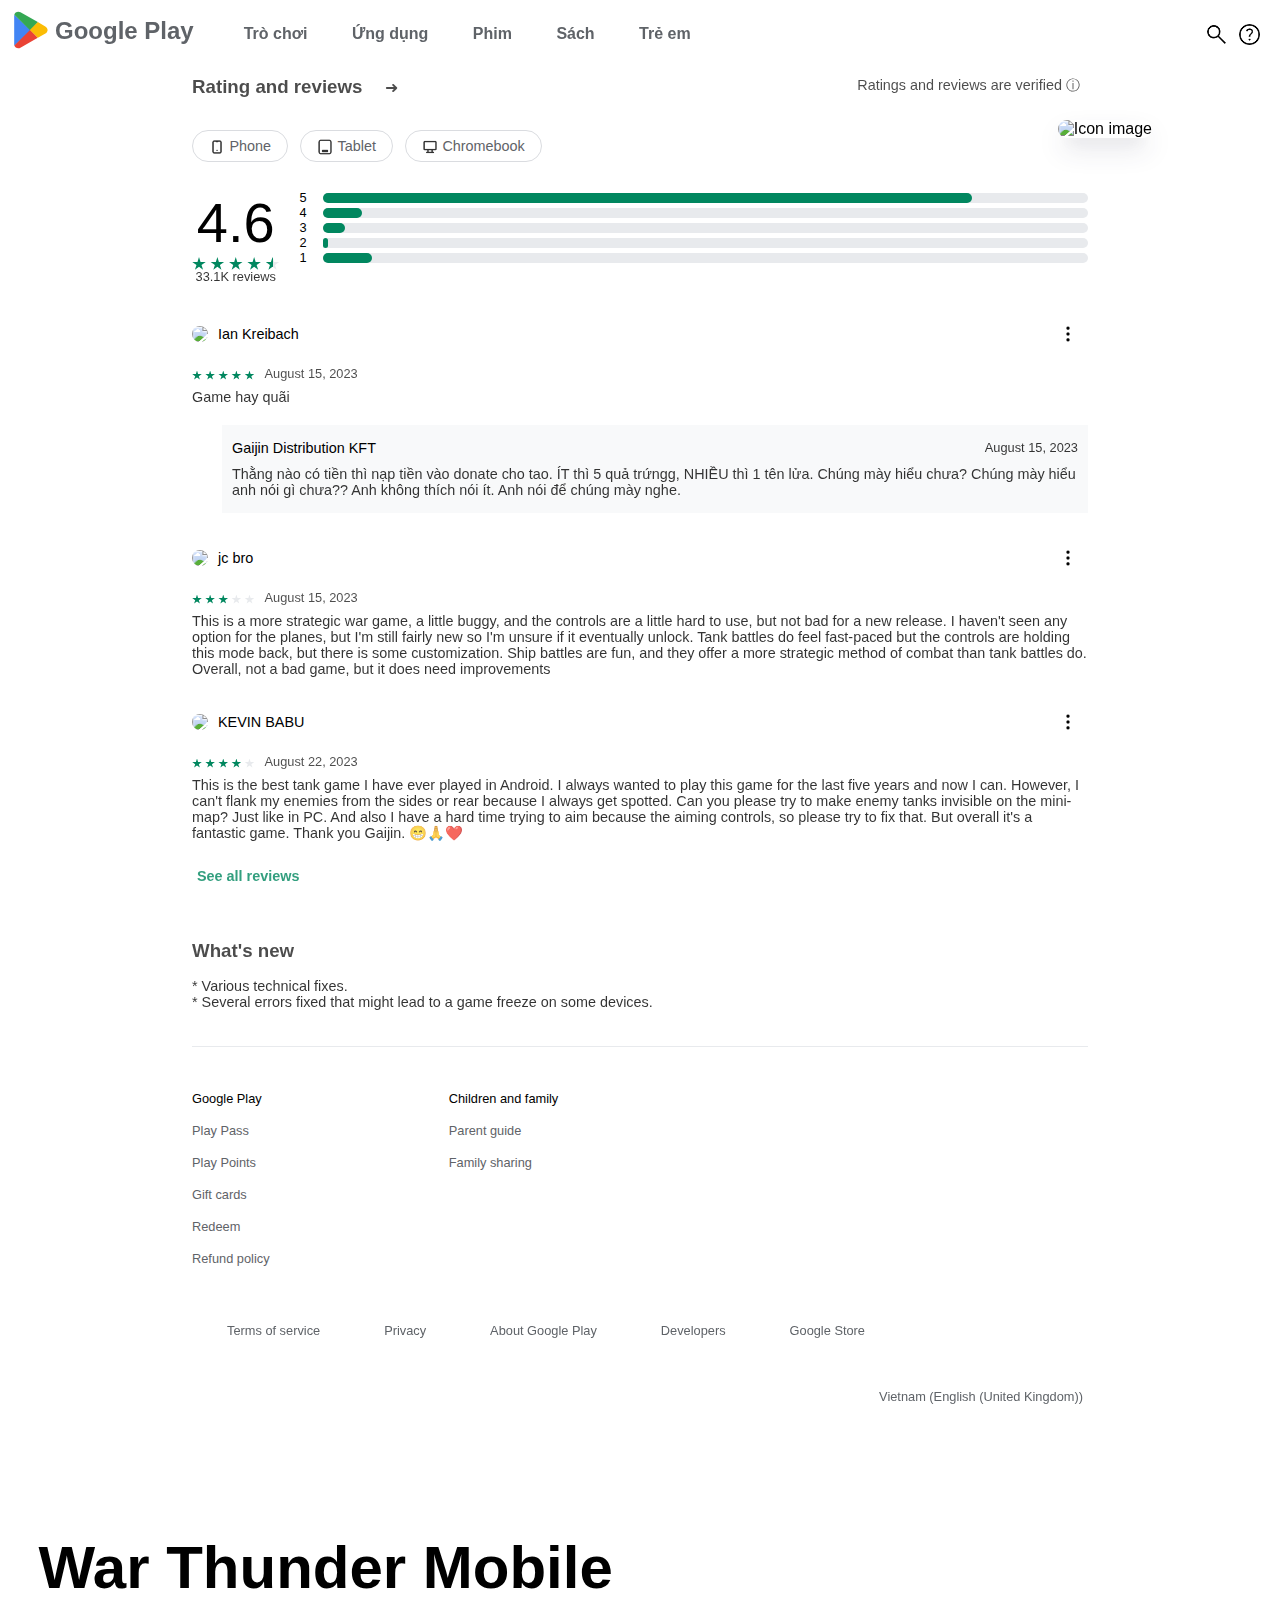
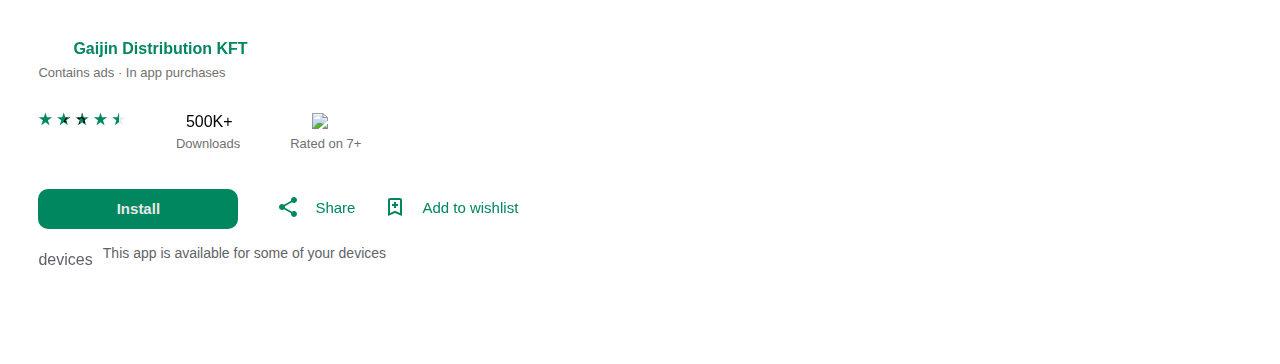
==== commit 6bb4a1dc: "rating and review section" ====
--- a/detail.html
+++ b/detail.html
@@ -191,5 +191,64 @@
     </div>
 
 </div>
+<!--VIET-->
+<div class = "whole">
+    <div class = "general_info">
+        <h1 class = "app_name">
+            <span>War Thunder Mobile</span>
+        </h1>
+        <div class = "publisher_name">
+            <a class = "publisher_name_link" href = "#publisher-page">
+                <span>
+                    Gaijin Distribution KFT
+                </span>
+            </a>
+        </div>
+        <div class = "app_small_info">
+              <span class = "small_1">Contains ads</span>
+              <span class = "small_2">In app purchases</span>
+        </div>
+    </div>
+    <div class = "user_download_info">
+        <div class = "three_info">
+             <div class = "star">
+                  <div class = "first_line fl1">4.6<span><img class ="star" src = "assets/star_FILL1_wght100_GRAD0_opsz20.png"></span></div>
+                  <div class = "last_line ll1">33.1K reviews</div>
+             </div>
+             <div class = "downloads">
+                  <div class = "first_line fl2">500K+</div>
+                  <div class = "last_line ll2">Downloads</div>
+            </div>
+             <div class = "age">
+                  <img class = "first_line fl3" src = "assets/7+.webp">
+                  <div class = "last_line ll3">Rated on 7+</div>
+             </div>
+
+        </div>
+    <div class = "install">
+        <div class = "install_button">
+            <button>Install</button>
+        </div>
+        <div class = "button_box">
+            <div class = "share_button">
+                 <button><svg class="f70z8e" width="24" height="24" viewBox="0 0 24 24"><path d="M18 16.08c-.76 0-1.44.3-1.96.77L8.91 12.7c.05-.23.09-.46.09-.7s-.04-.47-.09-.7l7.05-4.11c.54.5 1.25.81 2.04.81 1.66 0 3-1.34 3-3s-1.34-3-3-3-3 1.34-3 3c0 .24.04.47.09.7L8.04 9.81C7.5 9.31 6.79 9 6 9c-1.66 0-3 1.34-3 3s1.34 3 3 3c.79 0 1.5-.31 2.04-.81l7.12 4.16c-.05.21-.08.43-.08.65 0 1.61 1.31 2.92 2.92 2.92 1.61 0 2.92-1.31 2.92-2.92s-1.31-2.92-2.92-2.92z"></path></svg></button>
+                 <div class = "text">Share</div>
+            </div>
+            <div class = "wishlist_button">
+                 <button><svg class="XkAcee" width="24" height="24" viewBox="0 0 24 24"><path fill-rule="evenodd" clip-rule="evenodd" d="M7 3H17C18.1045 3 19 3.8955 19 5V21L12 18L5 21L5.01075 5C5.01075 3.8955 5.8965 3 7 3ZM12 15.824L17 18V5H7V18L12 15.824ZM13 7V9H15V11H13V13H11V11H9V9H11V7H13Z"></path></svg></button>
+                 <div class = "text">Add to wishlist</div>
+        </div>
+        </div>
+    </div>
+    <div class = "some_info">
+        <span class="material-symbols-outlined">devices</span>
+        <span class = "more_info">This app is available for some of your devices</span>
+    </div>
+    </div>
+    <div class = "app_image">
+        <img src="https://play-lh.googleusercontent.com/BBllEeuLxJJbIOE6BEBMGJosqxG9zkcG8KkTpsvJlJobNd0kfqe6CPyuJIzAEEJp-cc=w240-h480-rw" srcset="https://play-lh.googleusercontent.com/BBllEeuLxJJbIOE6BEBMGJosqxG9zkcG8KkTpsvJlJobNd0kfqe6CPyuJIzAEEJp-cc=w480-h960-rw 2x" class="T75of nm4vBd arM4bb" aria-hidden="true" alt="Icon image" itemprop="image" data-iml="579.5" data-atf="true">
+    </div>
+</div>
+<!--VIET-->
 </body>
 </html>--- a/assets/css/detail.css
+++ b/assets/css/detail.css
@@ -6,6 +6,448 @@
     .section-bxh-app {
         margin: 0 15%;
     }
+/*VIET*/
+.whole{
+    font-family: "Google Sans",Roboto,Arial,sans-serif;
+    margin: 8% 3%;
+}
+/*Desktop*/
+@media only screen and (min-width:769px){
+    .app_name{
+        font-size: 60px;
+        margin-bottom:30px;
+        word-break: break-word;
+    }
+    .publisher_name a{
+        text-decoration: none;
+        color: #01875f;
+        font-weight: bold;
+    }
+    .app_small_info{
+        color:#726f6f;
+        margin-top: 5px;
+        font-size: small;
+    }
+    .small_2::before{
+        content: "\00B7  ";
+    }
+    .three_info{
+        display: flex;
+        margin-top:30px;
+        gap: 50px;
+        line-height: 1.5;
+    }
+    .first_line{
+        font-size: 16px;
+    }
+    .fl1{
+        position: relative;
+        left: 25px;
+        bottom:4px;
+    }
+    .fl2{
+        position: relative;
+        left:10px;
+    }
+    .fl3{
+        position: relative;
+        left:22px;
+        top:2px;
+    }
+    .last_line{
+        font-size: 13px;
+        color:#726f6f;
+        font-size: small;
+    }
+    .ll1{
+        position: relative;
+        bottom: 3px;
+    }
+    .star{
+        position: relative;
+        top: 2px;
+    }
+    .install{
+        display: flex;
+        margin-top:35px;
+        gap: 30px;
+    }
+    .install_button button{
+        border-radius: 10px 10px ;
+        width:200px;
+        height:40px;
+        border:none;
+        background-color: #01875f;
+        color:rgb(231, 231, 231);
+        font-weight: bold;
+        font-size: 15px;
+        transition: background-color 280ms linear;
+        -webkit-transition: background-color 280ms linear;
+        -ms-transition: background-color 280ms linear;
+        -o-transition: background-color 280ms linear;
+         -ms-transition: background-color 280ms linear;
+        cursor: pointer;
+    }
+    .install_button button:hover{
+        background-color: #005038;
+    }
+    .button_box{
+        display: flex;
+        gap:20px;
+    }
+    .share_button,.wishlist_button{
+        display:flex;
+        gap:7px;
+        color:#01875f;
+        font-size: 15px;
+        transition: background-color 280ms linear;
+        -webkit-transition: background-color 280ms linear;
+        -ms-transition: background-color 280ms linear;
+        -o-transition: background-color 280ms linear;
+        -ms-transition: background-color 280ms linear;
+    }
+    .text{
+        position: relative;
+        top:10px;
+    }
+    .share_button svg,.wishlist_button svg{
+        fill:#01875f;
+    }
+    .share_button button, .wishlist_button button{
+        border:none;
+        padding:0;
+        background: none;
+    }
+    .share_button:hover ,.wishlist_button:hover{
+        background-color: rgb(245, 248, 255);
+    }
+    .some_info{
+        margin-top:15px;
+        color:rgb(95, 99, 104);
+    }
+    .material-symbols-outlined{
+        position: relative;
+        top:7px;
+    }
+    .more_info{
+        font-size: 14px;
+        margin-left:6px;
+    }
+    .app_image{
+        position: absolute;
+        right:10%;
+        top:120px;
+    }
+    .app_image img{
+        border-radius: 50px;
+        box-shadow: rgba(50, 50, 93, 0.25) 0px 13px 27px -5px, rgba(0, 0, 0, 0.3) 0px 8px 16px -8px;
+        box-sizing: border-box;
+        fill:rgb(32, 33, 36);
+    }
+}
+
+/*Phone*/
+@media only screen and (width < 600px){
+    .general_info{
+        position: relative;
+        top:50px;
+        left:100px;
+    }
+    .app_name{
+        font-size: 25px;
+        margin-bottom: 8px;
+        font-weight: normal;
+
+    }
+    .publisher_name a{
+        text-decoration: none;
+        color: #01875f;
+        font-weight: bold;
+    }
+    .app_small_info{
+        color:#726f6f;
+        margin-top: 5px;
+        font-size: small;
+    }
+    .small_2::before{
+        content: "\00B7  ";
+    }
+    .three_info{
+        display: flex;
+        margin-top:80px;
+        margin-left:10px;
+        gap: 50px;
+        line-height: 1.5;
+    }
+    .first_line{
+        font-size: 16px;
+    }
+    .fl1{
+        position: relative;
+        left: 25px;
+        bottom:4px;
+    }
+    .fl2{
+        position: relative;
+        left:10px;
+    }
+    .fl3{
+        position: relative;
+        left:22px;
+        top:2px;
+    }
+    .last_line{
+        font-size: 13px;
+        color:#726f6f;
+        font-size: small;
+    }
+    .ll1{
+        position: relative;
+        bottom: 3px;
+    }
+    .star{
+        position: relative;
+        top: 2px;
+    }
+    .install{
+        margin-top:35px;
+    }
+    .install_button button{
+        border-radius: 10px 10px ;
+        width:100%;
+        height:40px;
+        border:none;
+        background-color: #01875f;
+        color:rgb(231, 231, 231);
+        font-weight: bold;
+        font-size: 15px;
+        transition: background-color 280ms linear;
+        -webkit-transition: background-color 280ms linear;
+        -ms-transition: background-color 280ms linear;
+        -o-transition: background-color 280ms linear;
+         -ms-transition: background-color 280ms linear;
+        cursor: pointer;
+    }
+    .install_button button:hover{
+        background-color: #005038;
+    }
+    .button_box{
+        display: flex;
+        justify-content: center;
+        gap:25px;
+        margin-top:10px;
+    }
+    .share_button,.wishlist_button{
+        display:flex;
+        gap:7px;
+        color:#01875f;
+        font-size: 15px;
+        transition: background-color 280ms linear;
+        -webkit-transition: background-color 280ms linear;
+        -ms-transition: background-color 280ms linear;
+        -o-transition: background-color 280ms linear;
+        -ms-transition: background-color 280ms linear;
+    }
+    .text{
+        position: relative;
+        top:15px;
+        font-weight: bold;
+    }
+    .share_button svg,.wishlist_button svg{
+        fill:#01875f;
+    }
+    .share_button button, .wishlist_button button{
+        border:none;
+        padding:0;
+        background: none;
+        margin-top:10px;
+    }
+    .share_button:hover ,.wishlist_button:hover{
+        background-color: rgb(245, 248, 255);
+    }
+    .some_info{
+        margin-top:15px;
+        margin-left:10px;
+        color:rgb(95, 99, 104);
+    }
+    .material-symbols-outlined{
+        position: relative;
+        top:7px;
+        left:7px;
+    }
+    .more_info{
+        font-size: 14px;
+        margin-left:10px;
+    }
+    .app_image{
+        position: absolute;
+        left:25px;
+        top:84px;
+        z-index: -1;
+    }
+    .app_image img{
+        border-radius: 25px;
+        box-shadow: rgba(50, 50, 93, 0.25) 0px 13px 27px -5px, rgba(0, 0, 0, 0.3) 0px 8px 16px -8px;
+        box-sizing: border-box;
+        fill:rgb(32, 33, 36);
+        width:80px;
+        height: 80px;
+    }
+}
+
+/*Tablet*/
+@media only screen and (768px >= width > 600px) {
+    .general_info{
+        position: relative;
+        top:50px;
+        left:100px;
+    }
+    .app_name{
+        font-size: 25px;
+        margin-bottom: 8px;
+        font-weight: bold;
+
+    }
+    .publisher_name a{
+        text-decoration: none;
+        color: #01875f;
+        font-weight: bold;
+    }
+    .app_small_info{
+        color:#726f6f;
+        margin-top: 5px;
+        font-size: small;
+    }
+    .small_2::before{
+        content: "\00B7  ";
+    }
+    .three_info{
+        display: flex;
+        margin-top:80px;
+        margin-left:10px;
+        gap: 50px;
+        line-height: 1.5;
+    }
+    .first_line{
+        font-size: 16px;
+    }
+    .fl1{
+        position: relative;
+        left: 25px;
+        bottom:4px;
+    }
+    .fl2{
+        position: relative;
+        left:10px;
+    }
+    .fl3{
+        position: relative;
+        left:22px;
+        top:2px;
+    }
+    .last_line{
+        font-size: 13px;
+        color:#726f6f;
+        font-size: small;
+    }
+    .ll1{
+        position: relative;
+        bottom: 3px;
+    }
+    .star{
+        position: relative;
+        top: 2px;
+    }
+    .install{
+        margin-top:35px;
+        margin-left:10px;
+    }
+    .install_button button{
+        border-radius: 10px 10px ;
+        width:25%;
+        height:40px;
+        border:none;
+        background-color: #01875f;
+        color:rgb(231, 231, 231);
+        font-weight: bold;
+        font-size: 15px;
+        transition: background-color 280ms linear;
+        -webkit-transition: background-color 280ms linear;
+        -ms-transition: background-color 280ms linear;
+        -o-transition: background-color 280ms linear;
+         -ms-transition: background-color 280ms linear;
+        cursor: pointer;
+    }
+    .install_button button:hover{
+        background-color: #005038;
+    }
+    .button_box{
+        position: relative;
+        bottom:40px;
+        left:29%;
+        display: flex;
+        gap:20px;
+
+    }
+    .share_button,.wishlist_button{
+        display:flex;
+        gap:7px;
+        color:#01875f;
+        font-size: 15px;
+        transition: background-color 280ms linear;
+        -webkit-transition: background-color 280ms linear;
+        -ms-transition: background-color 280ms linear;
+        -o-transition: background-color 280ms linear;
+        -ms-transition: background-color 280ms linear;
+    }
+    .text{
+        position: relative;
+        top:15px;
+        font-weight: bold;
+        display:none;
+    }
+    .share_button svg,.wishlist_button svg{
+        fill:#01875f;
+    }
+    .share_button button, .wishlist_button button{
+        border:none;
+        padding:0;
+        background: none;
+        margin-top:10px;
+    }
+    .share_button:hover ,.wishlist_button:hover{
+        background-color: rgb(245, 248, 255);
+    }
+    .some_info{
+        color:rgb(95, 99, 104);
+        position: relative;
+        bottom:20px;
+    }
+    .material-symbols-outlined{
+        position: relative;
+        top:7px;
+        left:7px;
+    }
+    .more_info{
+        font-size: 14px;
+        margin-left:10px;
+    }
+    .app_image{
+        position: absolute;
+        left:5%;
+        top:10%;
+        z-index: -1;
+    }
+    .app_image img{
+        border-radius: 25px;
+        box-shadow: rgba(50, 50, 93, 0.25) 0px 13px 27px -5px, rgba(0, 0, 0, 0.3) 0px 8px 16px -8px;
+        box-sizing: border-box;
+        fill:rgb(32, 33, 36);
+        width:70px;
+        height: 70px;
+    }
+}
+/*VIET*/
 
     #category-list, #footer {
         margin: 0 15%;
@@ -53,7 +495,7 @@
         position: relative;
         margin-top: 7px;
     }
-    .nav_btn{
+    div > a{
         font-size: 100%;
         font-weight: bold;
         padding:5px;
@@ -162,13 +604,13 @@
         align-items: center;
         border-top:solid 1px grey;
     }
-    .nav_btn{
+    div > a{
         text-decoration: none;
         color:rgb(95,99,104);
         font-weight: bold;
         transition: color 500ms;
     }
-    .nav_btn:hover{
+    div > a:hover{
         color:#056449;
     }
     .button{
@@ -435,7 +877,7 @@
     42.32% 35%,
     48.24% 35%,
     50% 0,
-    
+
     71% 0%,
     72.76% 35%,
     78.68% 35%,
@@ -598,7 +1040,7 @@
 .reply-content {
     opacity: 0.8;
     font-size: 0.9rem;
-    
+
 }
 
 .all-review-btn {
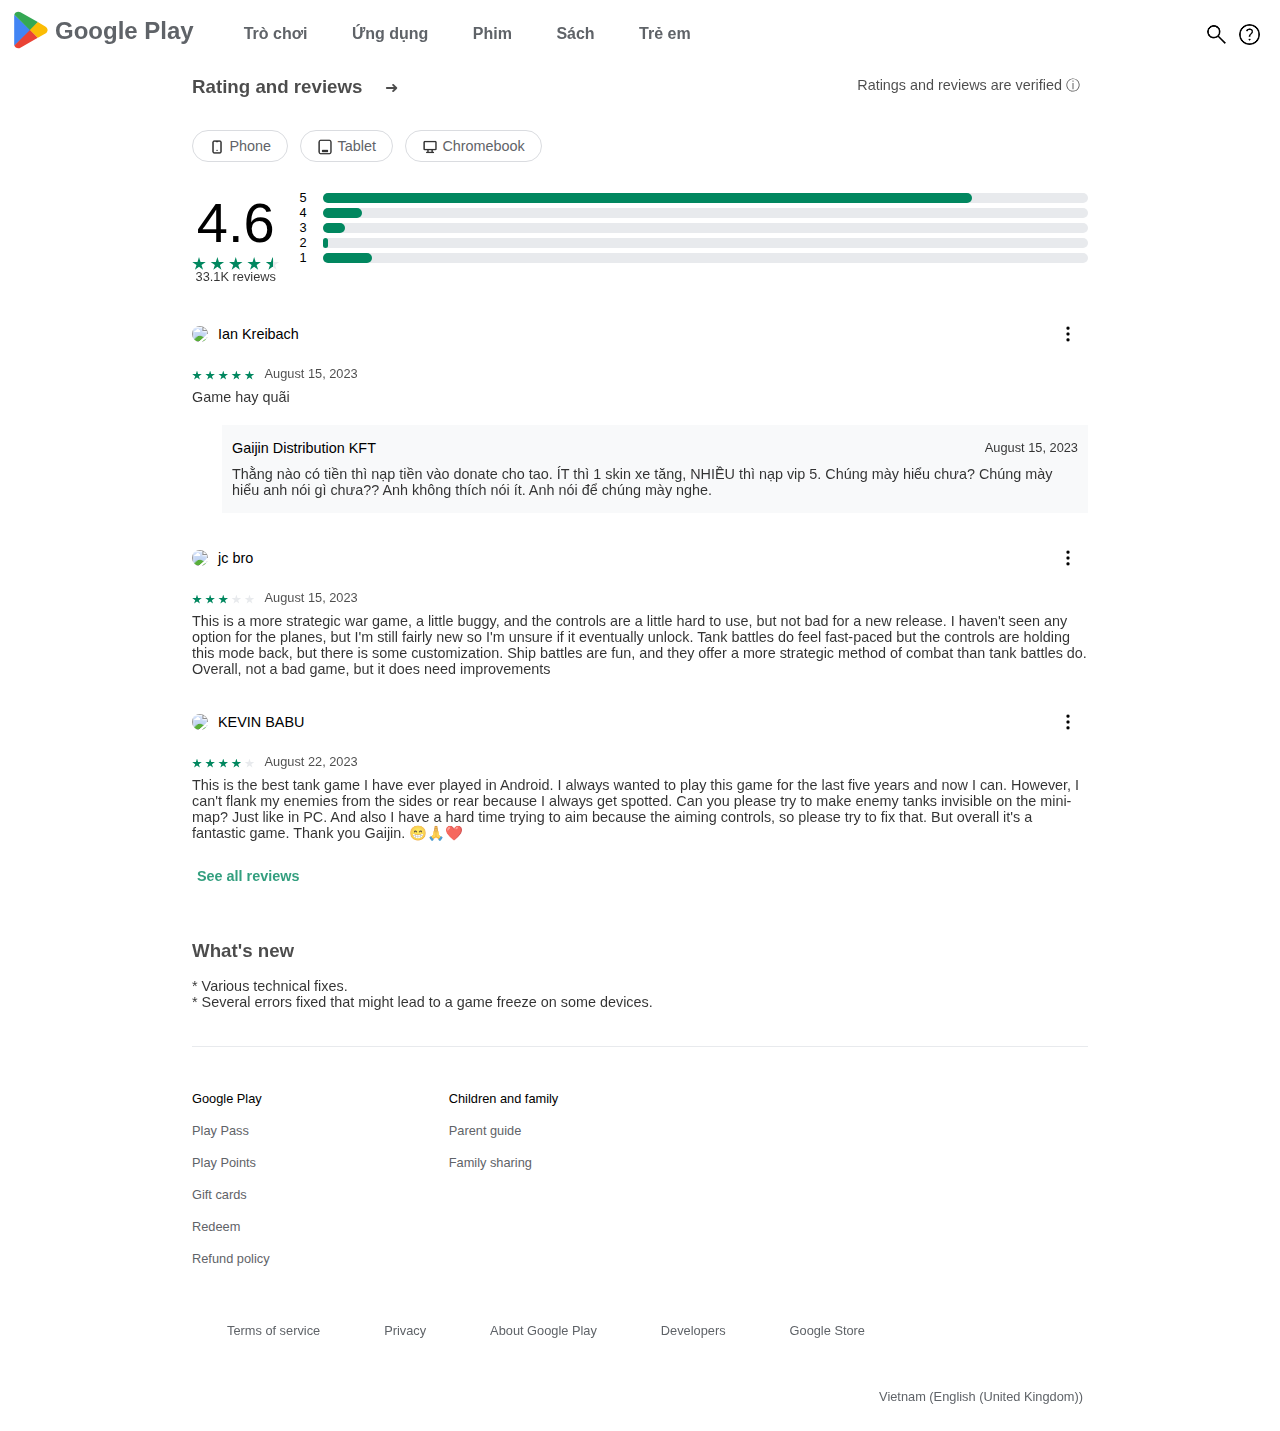
==== commit 9135550d: "fix text issues" ====
--- a/detail.html
+++ b/detail.html
@@ -122,7 +122,7 @@
                         <div class="reply-name">Gaijin Distribution KFT</div>
                         <div class="reply-time">August 15, 2023</div>
                     </div>
-                    <div class="reply-content">Thằng nào có tiền thì nạp tiền vào donate cho tao. ÍT thì 5 quả trứngg, NHIỀU thì 1 tên lửa. Chúng mày hiểu chưa? Chúng mày hiểu anh nói gì chưa?? Anh không thích nói ít. Anh nói để chúng mày nghe.</div>
+                    <div class="reply-content">Thằng nào có tiền thì nạp tiền vào donate cho tao. ÍT thì 1 skin xe tăng, NHIỀU thì nạp vip 5. Chúng mày hiểu chưa? Chúng mày hiểu anh nói gì chưa?? Anh không thích nói ít. Anh nói để chúng mày nghe.</div>
                 </div>
             </div>
         </div>
@@ -191,64 +191,5 @@
     </div>
 
 </div>
-<!--VIET-->
-<div class = "whole">
-    <div class = "general_info">
-        <h1 class = "app_name">
-            <span>War Thunder Mobile</span>
-        </h1>
-        <div class = "publisher_name">
-            <a class = "publisher_name_link" href = "#publisher-page">
-                <span>
-                    Gaijin Distribution KFT
-                </span>
-            </a>
-        </div>
-        <div class = "app_small_info">
-              <span class = "small_1">Contains ads</span>
-              <span class = "small_2">In app purchases</span>
-        </div>
-    </div>
-    <div class = "user_download_info">
-        <div class = "three_info">
-             <div class = "star">
-                  <div class = "first_line fl1">4.6<span><img class ="star" src = "assets/star_FILL1_wght100_GRAD0_opsz20.png"></span></div>
-                  <div class = "last_line ll1">33.1K reviews</div>
-             </div>
-             <div class = "downloads">
-                  <div class = "first_line fl2">500K+</div>
-                  <div class = "last_line ll2">Downloads</div>
-            </div>
-             <div class = "age">
-                  <img class = "first_line fl3" src = "assets/7+.webp">
-                  <div class = "last_line ll3">Rated on 7+</div>
-             </div>
-
-        </div>
-    <div class = "install">
-        <div class = "install_button">
-            <button>Install</button>
-        </div>
-        <div class = "button_box">
-            <div class = "share_button">
-                 <button><svg class="f70z8e" width="24" height="24" viewBox="0 0 24 24"><path d="M18 16.08c-.76 0-1.44.3-1.96.77L8.91 12.7c.05-.23.09-.46.09-.7s-.04-.47-.09-.7l7.05-4.11c.54.5 1.25.81 2.04.81 1.66 0 3-1.34 3-3s-1.34-3-3-3-3 1.34-3 3c0 .24.04.47.09.7L8.04 9.81C7.5 9.31 6.79 9 6 9c-1.66 0-3 1.34-3 3s1.34 3 3 3c.79 0 1.5-.31 2.04-.81l7.12 4.16c-.05.21-.08.43-.08.65 0 1.61 1.31 2.92 2.92 2.92 1.61 0 2.92-1.31 2.92-2.92s-1.31-2.92-2.92-2.92z"></path></svg></button>
-                 <div class = "text">Share</div>
-            </div>
-            <div class = "wishlist_button">
-                 <button><svg class="XkAcee" width="24" height="24" viewBox="0 0 24 24"><path fill-rule="evenodd" clip-rule="evenodd" d="M7 3H17C18.1045 3 19 3.8955 19 5V21L12 18L5 21L5.01075 5C5.01075 3.8955 5.8965 3 7 3ZM12 15.824L17 18V5H7V18L12 15.824ZM13 7V9H15V11H13V13H11V11H9V9H11V7H13Z"></path></svg></button>
-                 <div class = "text">Add to wishlist</div>
-        </div>
-        </div>
-    </div>
-    <div class = "some_info">
-        <span class="material-symbols-outlined">devices</span>
-        <span class = "more_info">This app is available for some of your devices</span>
-    </div>
-    </div>
-    <div class = "app_image">
-        <img src="https://play-lh.googleusercontent.com/BBllEeuLxJJbIOE6BEBMGJosqxG9zkcG8KkTpsvJlJobNd0kfqe6CPyuJIzAEEJp-cc=w240-h480-rw" srcset="https://play-lh.googleusercontent.com/BBllEeuLxJJbIOE6BEBMGJosqxG9zkcG8KkTpsvJlJobNd0kfqe6CPyuJIzAEEJp-cc=w480-h960-rw 2x" class="T75of nm4vBd arM4bb" aria-hidden="true" alt="Icon image" itemprop="image" data-iml="579.5" data-atf="true">
-    </div>
-</div>
-<!--VIET-->
 </body>
 </html>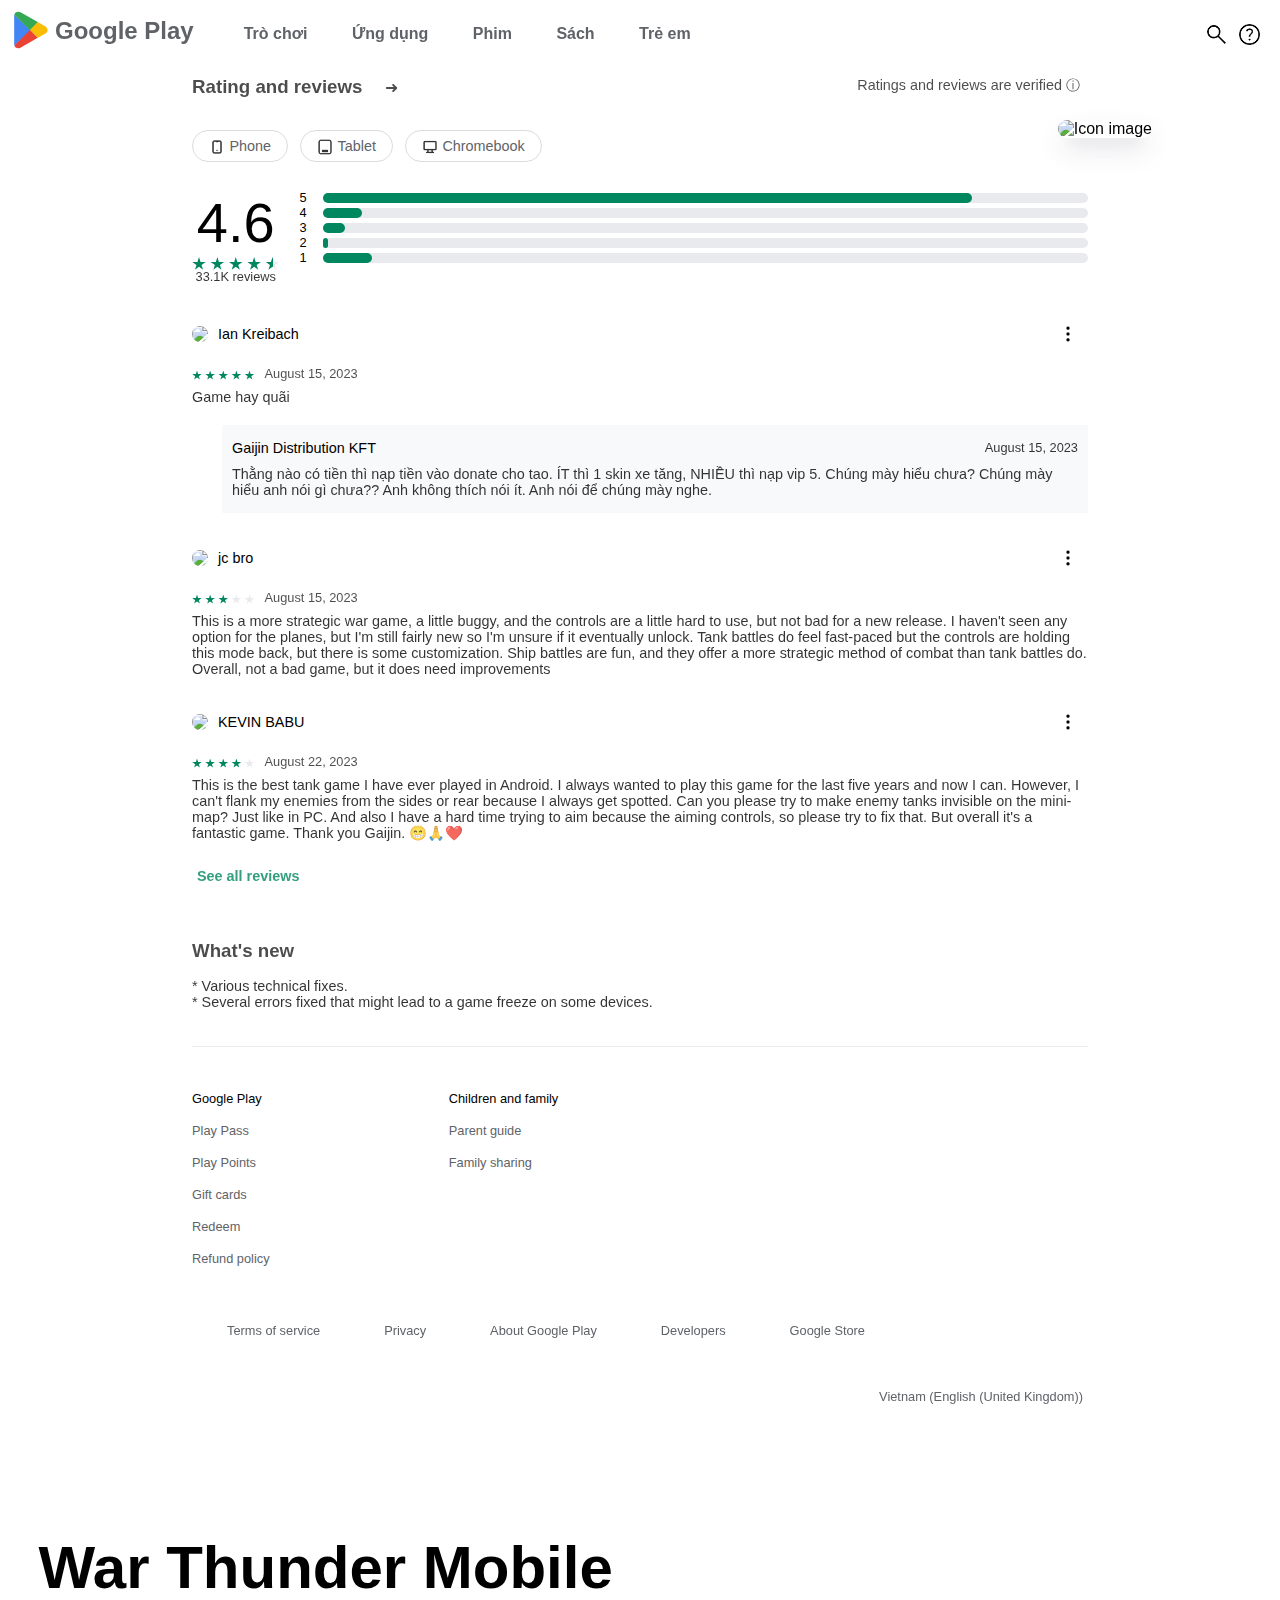
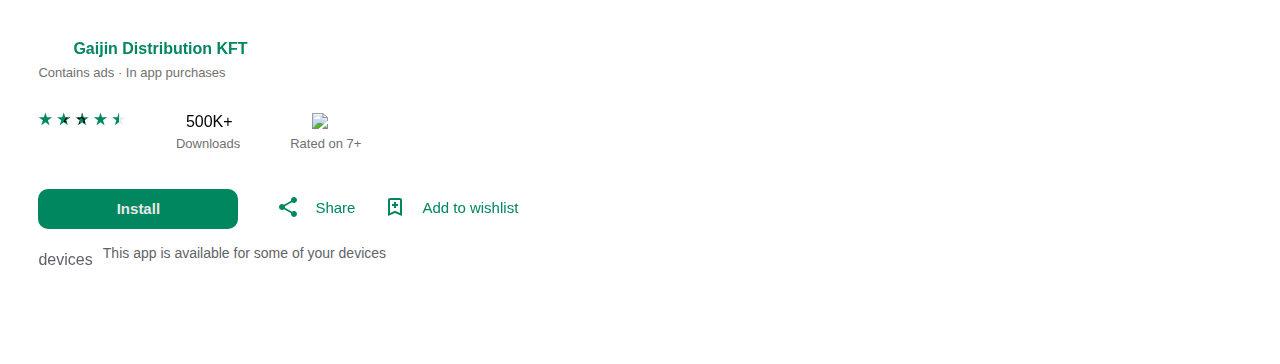
==== commit ddf3cb60: "fix text issues" ====
--- a/detail.html
+++ b/detail.html
@@ -191,5 +191,64 @@
     </div>
 
 </div>
+<!--VIET-->
+<div class = "whole">
+    <div class = "general_info">
+        <h1 class = "app_name">
+            <span>War Thunder Mobile</span>
+        </h1>
+        <div class = "publisher_name">
+            <a class = "publisher_name_link" href = "#publisher-page">
+                <span>
+                    Gaijin Distribution KFT
+                </span>
+            </a>
+        </div>
+        <div class = "app_small_info">
+              <span class = "small_1">Contains ads</span>
+              <span class = "small_2">In app purchases</span>
+        </div>
+    </div>
+    <div class = "user_download_info">
+        <div class = "three_info">
+             <div class = "star">
+                  <div class = "first_line fl1">4.6<span><img class ="star" src = "assets/star_FILL1_wght100_GRAD0_opsz20.png"></span></div>
+                  <div class = "last_line ll1">33.1K reviews</div>
+             </div>
+             <div class = "downloads">
+                  <div class = "first_line fl2">500K+</div>
+                  <div class = "last_line ll2">Downloads</div>
+            </div>
+             <div class = "age">
+                  <img class = "first_line fl3" src = "assets/7+.webp">
+                  <div class = "last_line ll3">Rated on 7+</div>
+             </div>
+
+        </div>
+    <div class = "install">
+        <div class = "install_button">
+            <button>Install</button>
+        </div>
+        <div class = "button_box">
+            <div class = "share_button">
+                 <button><svg class="f70z8e" width="24" height="24" viewBox="0 0 24 24"><path d="M18 16.08c-.76 0-1.44.3-1.96.77L8.91 12.7c.05-.23.09-.46.09-.7s-.04-.47-.09-.7l7.05-4.11c.54.5 1.25.81 2.04.81 1.66 0 3-1.34 3-3s-1.34-3-3-3-3 1.34-3 3c0 .24.04.47.09.7L8.04 9.81C7.5 9.31 6.79 9 6 9c-1.66 0-3 1.34-3 3s1.34 3 3 3c.79 0 1.5-.31 2.04-.81l7.12 4.16c-.05.21-.08.43-.08.65 0 1.61 1.31 2.92 2.92 2.92 1.61 0 2.92-1.31 2.92-2.92s-1.31-2.92-2.92-2.92z"></path></svg></button>
+                 <div class = "text">Share</div>
+            </div>
+            <div class = "wishlist_button">
+                 <button><svg class="XkAcee" width="24" height="24" viewBox="0 0 24 24"><path fill-rule="evenodd" clip-rule="evenodd" d="M7 3H17C18.1045 3 19 3.8955 19 5V21L12 18L5 21L5.01075 5C5.01075 3.8955 5.8965 3 7 3ZM12 15.824L17 18V5H7V18L12 15.824ZM13 7V9H15V11H13V13H11V11H9V9H11V7H13Z"></path></svg></button>
+                 <div class = "text">Add to wishlist</div>
+        </div>
+        </div>
+    </div>
+    <div class = "some_info">
+        <span class="material-symbols-outlined">devices</span>
+        <span class = "more_info">This app is available for some of your devices</span>
+    </div>
+    </div>
+    <div class = "app_image">
+        <img src="https://play-lh.googleusercontent.com/BBllEeuLxJJbIOE6BEBMGJosqxG9zkcG8KkTpsvJlJobNd0kfqe6CPyuJIzAEEJp-cc=w240-h480-rw" srcset="https://play-lh.googleusercontent.com/BBllEeuLxJJbIOE6BEBMGJosqxG9zkcG8KkTpsvJlJobNd0kfqe6CPyuJIzAEEJp-cc=w480-h960-rw 2x" class="T75of nm4vBd arM4bb" aria-hidden="true" alt="Icon image" itemprop="image" data-iml="579.5" data-atf="true">
+    </div>
+</div>
+<!--VIET-->
 </body>
 </html>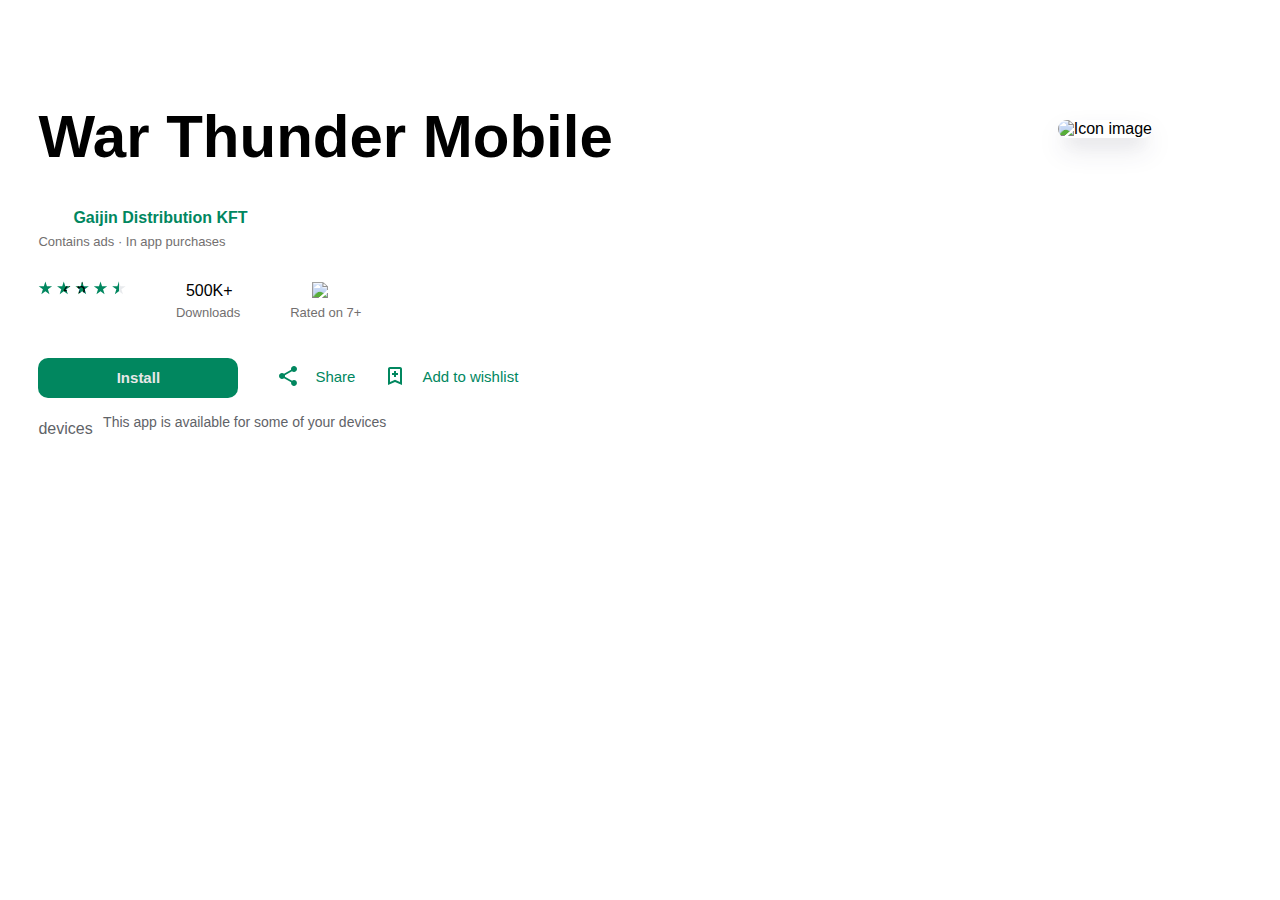
==== commit 4e179176: "Add Page 2" ====
--- a/detail.html
+++ b/detail.html
@@ -10,187 +10,6 @@
     <title>Detail product</title>
 </head>
 <body>
-<!-- VIET-->
-<header class="General">
-    <div class="NavBar">
-        <div class="web_name">
-            <svg class="logo" aria-hidden="true" viewBox="0 0 40 40" xmlns="http://www.w3.org/2000/svg"><path fill="none" d="M0,0h40v40H0V0z"></path><g><path d="M19.7,19.2L4.3,35.3c0,0,0,0,0,0c0.5,1.7,2.1,3,4,3c0.8,0,1.5-0.2,2.1-0.6l0,0l17.4-9.9L19.7,19.2z" fill="#EA4335"></path><path d="M35.3,16.4L35.3,16.4l-7.5-4.3l-8.4,7.4l8.5,8.3l7.5-4.2c1.3-0.7,2.2-2.1,2.2-3.6C37.5,18.5,36.6,17.1,35.3,16.4z" fill="#FBBC04"></path><path d="M4.3,4.7C4.2,5,4.2,5.4,4.2,5.8v28.5c0,0.4,0,0.7,0.1,1.1l16-15.7L4.3,4.7z" fill="#4285F4"></path><path d="M19.8,20l8-7.9L10.5,2.3C9.9,1.9,9.1,1.7,8.3,1.7c-1.9,0-3.6,1.3-4,3c0,0,0,0,0,0L19.8,20z" fill="#34A853"></path></g></svg>
-            <span><a class="name" href="index.html">Google Play</a></span>
-        </div>
-        <div class="main_nav">
-            <div class="nav_button">
-                <a class="nav_btn game_button"href="#game">Trò chơi</a>
-                <a class="nav_btn application_button" href="#application">Ứng dụng</a>
-                <a class="nav_btn movies_button" href="#movies">Phim</a>
-                <a class="nav_btn books_button" href="#books">Sách</a>
-                <a class="nav_btn children_button" href="#children">Trẻ em</a>
-            </div>
-        </div>
-    </div>
-    <div class="button">
-        <button class="search"><img src="/assets/img/search_FILL0_wght400_GRAD0_opsz48.png" ></button>
-        <button class="help"><img src="/assets/img/help_FILL0_wght400_GRAD0_opsz48.png"></button>
-    </div>
-</header>
-<!-- VIET-->
-<section class="rating-review">
-    <div class="name-container">
-        <div class="rating-text"></div>
-        <h3>Rating and reviews</h3>
-        <div class="expand-review-btn">➜</div>
-        <div class="verified-tag">Ratings and reviews are verified ⓘ</div>
-
-    </div>
-    <div class="device-tab">
-        <div class="device-item">
-            <span class="device-icon">
-                <img src="assets/img/device-mobile.png" alt="">
-            </span>
-            <span class="device-name">Phone</span>
-        </div>
-        <div class="device-item">
-            <span class="device-icon">
-                <img src="assets/img/device-ipad.png" alt="">
-            </span>
-            <span class="device-name">Tablet</span>
-        </div>
-        <div class="device-item">
-            <span class="device-icon">
-                <img src="assets/img/device-desktop.png" alt="">
-            </span>
-            <span class="device-name">Chromebook</span>
-        </div>
-    </div>
-    <div class="rating-section">
-        <div class="star-section">
-            <div class="point">4.6</div>
-
-            <div class="star"></div>
-            <div class="review-number">33.1K reviews</div>
-        </div>
-        
-        <div class="bar-section">
-            <div class="bar-container">
-                <div class="bar-num">5</div>
-                <div class="bar">
-                    <div class="bar-fill bar-fill-5" title="28.091"></div>
-                </div>
-            </div>
-            <div class="bar-container">
-                <div class="bar-num">4</div>
-                <div class="bar">
-                    <div class="bar-fill bar-fill-4" title="1.721"></div>
-                </div>
-            </div>
-            <div class="bar-container">
-                <div class="bar-num">3</div>
-                <div class="bar">
-                    <div class="bar-fill bar-fill-3" title="963"></div>
-                </div>
-            </div>
-            <div class="bar-container">
-                <div class="bar-num">2</div>
-                <div class="bar">
-                    <div class="bar-fill bar-fill-2" title="243"></div>
-                </div>
-            </div>
-            <div class="bar-container">
-                <div class="bar-num">1</div>
-                <div class="bar">
-                    <div class="bar-fill bar-fill-1" title="1.962"></div>
-                </div>
-            </div>
-        </div>
-    </div>
-    <div class="review-section">
-        <div class="review-item">
-            <div class="review-container">
-                <img class="review-img" src="https://play-lh.googleusercontent.com/a/AAcHTtePnp9Z21o4tmcXCxju97cQlSkTF0DeDmg5gl6gHabVTA=s32-mo"></img>
-                <div class="review-name">Ian Kreibach</div>
-                <div class="more-btn">
-                    <img src="assets/img/dots-vertical.png" alt="">
-                </div>
-            </div>
-            <div class="review-info">
-                <div class="star review-star-1"></div>
-                <div class="review-time">August 15, 2023</div>
-            </div>
-            <div class="review-content">Game hay quãi</div>
-            <div class="reply-section">
-                <div class="reply-item">
-                    <div class="reply-container">
-                        <div class="reply-name">Gaijin Distribution KFT</div>
-                        <div class="reply-time">August 15, 2023</div>
-                    </div>
-                    <div class="reply-content">Thằng nào có tiền thì nạp tiền vào donate cho tao. ÍT thì 1 skin xe tăng, NHIỀU thì nạp vip 5. Chúng mày hiểu chưa? Chúng mày hiểu anh nói gì chưa?? Anh không thích nói ít. Anh nói để chúng mày nghe.</div>
-                </div>
-            </div>
-        </div>
-
-        <div class="review-item">
-            <div class="review-container">
-                <img class="review-img" src="https://play-lh.googleusercontent.com/a-/AD_cMMSBQROqrEVRA5fImN-7k5cMRqW63uVdNXd0wu_MATVG7cQ=s32"></img>
-                <div class="review-name">jc bro</div>
-                <div class="more-btn">
-                    <img src="assets/img/dots-vertical.png" alt="">
-                </div>
-            </div>
-            <div class="review-info">
-                <div class="star review-star-2"></div>
-                <div class="review-time">August 15, 2023</div>
-            </div>
-            <div class="review-content">This is a more strategic war game, a little buggy, and the controls are a little hard to use, but not bad for a new release. I haven't seen any option for the planes, but I'm still fairly new so I'm unsure if it eventually unlock. Tank battles do feel fast-paced but the controls are holding this mode back, but there is some customization. Ship battles are fun, and they offer a more strategic method of combat than tank battles do. Overall, not a bad game, but it does need improvements</div>
-        </div>
-
-        <div class="review-item">
-            <div class="review-container">
-                <img class="review-img" src=https://play-lh.googleusercontent.com/a-/AD_cMMREYwKljcSKabeTh-8Tehl9Xy6W-kwzrPd-5m00RYWA_A=s32></img>
-                <div class="review-name">KEVIN BABU</div>
-                <div class="more-btn">
-                    <img src="assets/img/dots-vertical.png" alt="">
-                </div>
-            </div>
-            <div class="review-info">
-                <div class="star review-star-3"></div>
-                <div class="review-time">August 22, 2023</div>
-            </div>
-            <div class="review-content">This is the best tank game I have ever played in Android. I always wanted to play this game for the last five years and now I can. However, I can't flank my enemies from the sides or rear because I always get spotted. Can you please try to make enemy tanks invisible on the mini-map? Just like in PC. And also I have a hard time trying to aim because the aiming controls, so please try to fix that. But overall it's a fantastic game. Thank you Gaijin. 😁🙏❤️</div>
-        </div>
-    </div>
-    <div class="all-review-btn">See all reviews</div>
-</section>
-<section class="what-new-section">
-    <h3>What's new</h3>
-    <div class="new-content">* Various technical fixes.<br>
-        * Several errors fixed that might lead to a game freeze on some devices.</div>
-</section>
-<div id="footer">
-    <div class="line-break"></div>
-    <div class="section-container">
-        <section class="google-play-section">
-            <span>Google Play</span>
-            <a href="#">Play Pass</a>
-            <a href="#">Play Points</a>
-            <a href="#">Gift cards</a>
-            <a href="#">Redeem</a>
-            <a href="#">Refund policy</a>
-        </section>
-        <section class="children-and-family-section">
-            <span>Children and family</span>
-            <a href="#">Parent guide</a>
-            <a href="#">Family sharing</a>
-        </section>
-    </div>
-    <div class="information-container">
-        <a href="#">Terms of service</a>
-        <a href="#">Privacy</a>
-        <a href="#">About Google Play</a>
-        <a href="#">Developers</a>
-        <a href="#">Google Store</a>
-        <a class="country">Vietnam (English (United Kingdom))</a>
-    </div>
-
-</div>
 <!--VIET-->
 <div class = "whole">
     <div class = "general_info">
@@ -201,8 +20,8 @@
             <a class = "publisher_name_link" href = "#publisher-page">
                 <span>
                     Gaijin Distribution KFT
-                </span>
-            </a>
+                </span>    
+            </a>    
         </div>
         <div class = "app_small_info">
               <span class = "small_1">Contains ads</span>
@@ -222,8 +41,8 @@
              <div class = "age">
                   <img class = "first_line fl3" src = "assets/7+.webp">
                   <div class = "last_line ll3">Rated on 7+</div>
-             </div>
-
+             </div>     
+             
         </div>
     <div class = "install">
         <div class = "install_button">
@@ -236,12 +55,12 @@
             </div>
             <div class = "wishlist_button">
                  <button><svg class="XkAcee" width="24" height="24" viewBox="0 0 24 24"><path fill-rule="evenodd" clip-rule="evenodd" d="M7 3H17C18.1045 3 19 3.8955 19 5V21L12 18L5 21L5.01075 5C5.01075 3.8955 5.8965 3 7 3ZM12 15.824L17 18V5H7V18L12 15.824ZM13 7V9H15V11H13V13H11V11H9V9H11V7H13Z"></path></svg></button>
-                 <div class = "text">Add to wishlist</div>
+                 <div class = "text">Add to wishlist</div>       
         </div>
         </div>
     </div>
     <div class = "some_info">
-        <span class="material-symbols-outlined">devices</span>
+        <span class="material-symbols-outlined">devices</span> 
         <span class = "more_info">This app is available for some of your devices</span>
     </div>
     </div>
@@ -251,4 +70,4 @@
 </div>
 <!--VIET-->
 </body>
-</html>+</html>
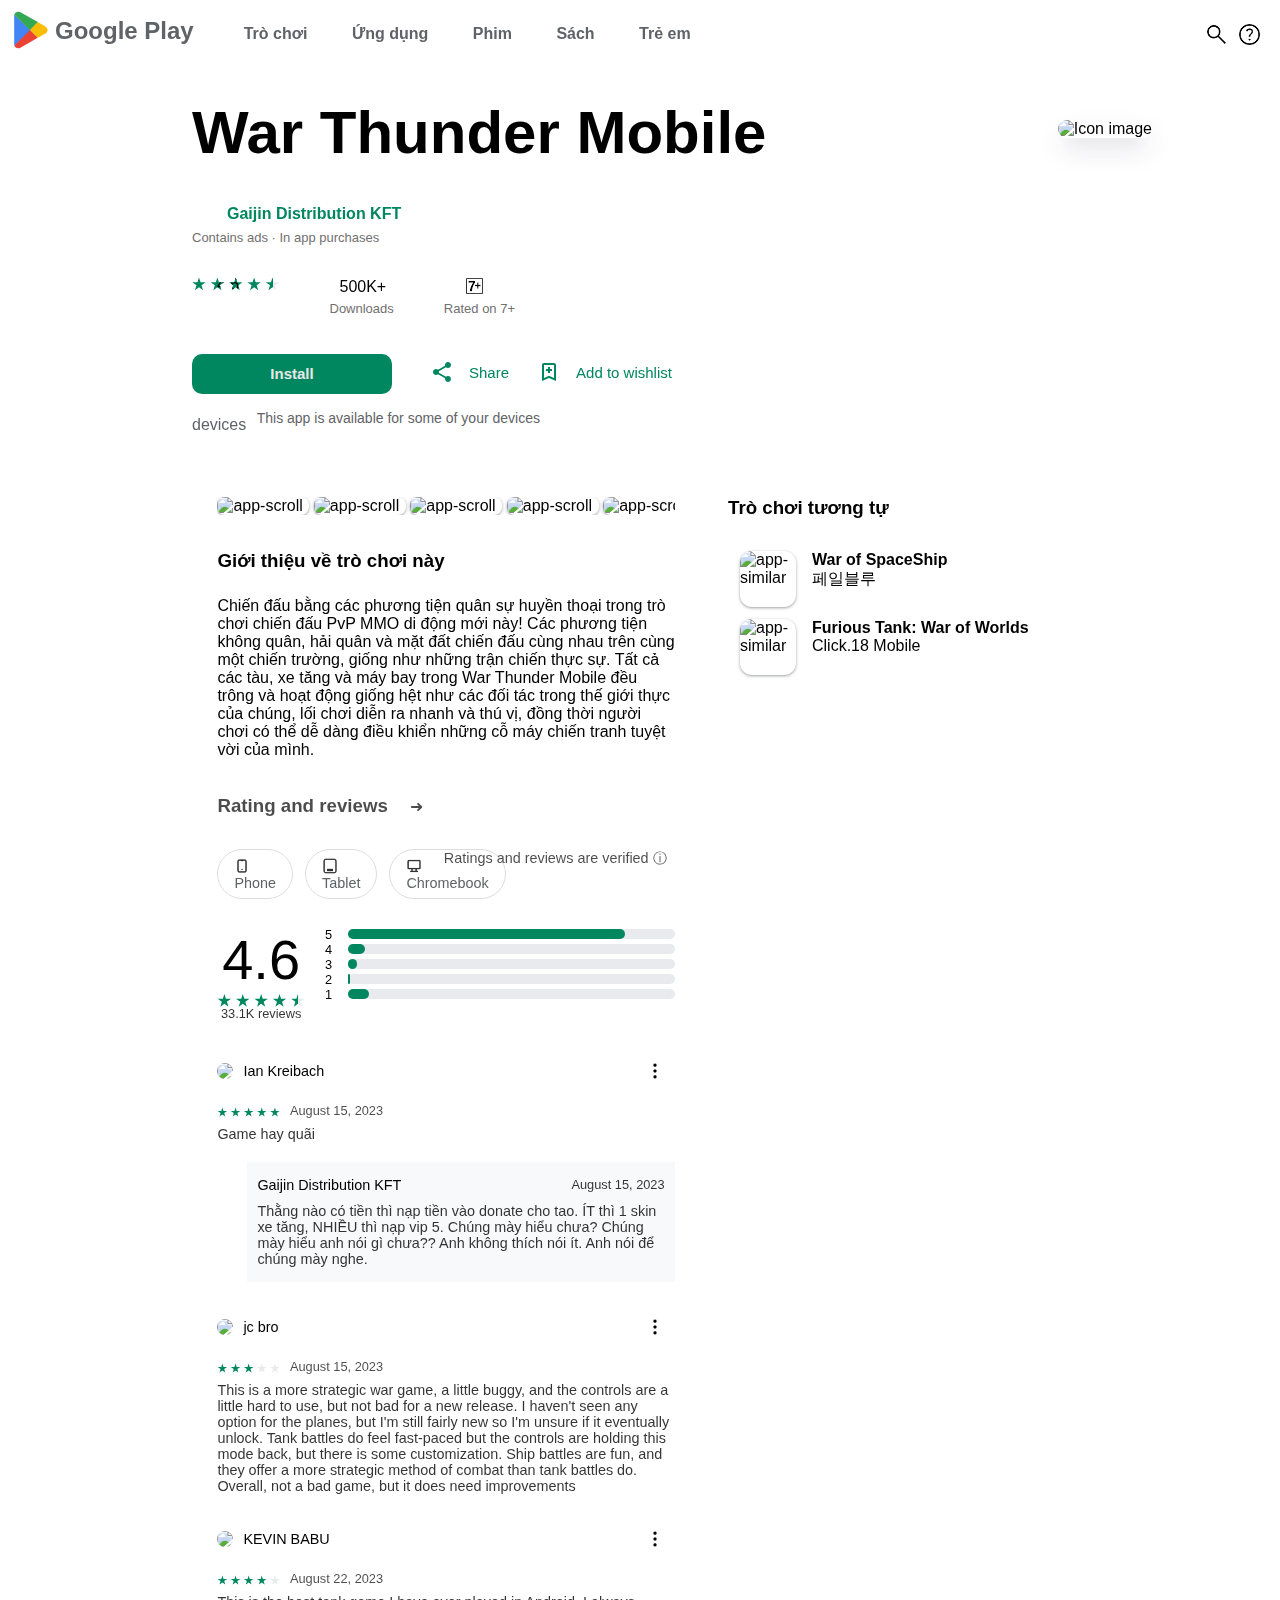
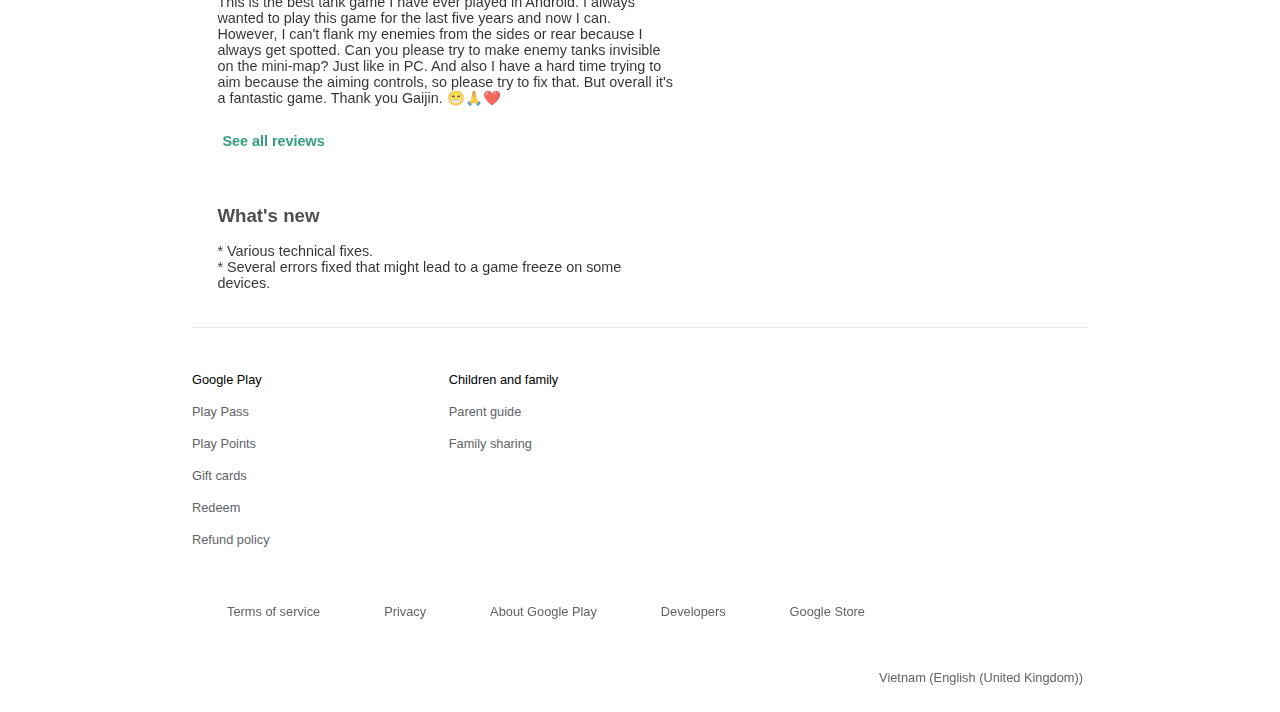
==== commit c2d5ecef: "complate project" ====
--- a/detail.html
+++ b/detail.html
@@ -10,64 +10,298 @@
     <title>Detail product</title>
 </head>
 <body>
+<!-- VIET-->
+<header class="General">
+    <div class="NavBar">
+        <div class="web_name">
+            <svg class="logo" aria-hidden="true" viewBox="0 0 40 40" xmlns="http://www.w3.org/2000/svg"><path fill="none" d="M0,0h40v40H0V0z"></path><g><path d="M19.7,19.2L4.3,35.3c0,0,0,0,0,0c0.5,1.7,2.1,3,4,3c0.8,0,1.5-0.2,2.1-0.6l0,0l17.4-9.9L19.7,19.2z" fill="#EA4335"></path><path d="M35.3,16.4L35.3,16.4l-7.5-4.3l-8.4,7.4l8.5,8.3l7.5-4.2c1.3-0.7,2.2-2.1,2.2-3.6C37.5,18.5,36.6,17.1,35.3,16.4z" fill="#FBBC04"></path><path d="M4.3,4.7C4.2,5,4.2,5.4,4.2,5.8v28.5c0,0.4,0,0.7,0.1,1.1l16-15.7L4.3,4.7z" fill="#4285F4"></path><path d="M19.8,20l8-7.9L10.5,2.3C9.9,1.9,9.1,1.7,8.3,1.7c-1.9,0-3.6,1.3-4,3c0,0,0,0,0,0L19.8,20z" fill="#34A853"></path></g></svg>
+            <span><a class="name" href="index.html">Google Play</a></span>
+        </div>
+        <div class="main_nav">
+            <div class="nav_button">
+                <a class="nav_btn game_button"href="#game">Trò chơi</a>
+                <a class="nav_btn application_button" href="#application">Ứng dụng</a>
+                <a class="nav_btn movies_button" href="#movies">Phim</a>
+                <a class="nav_btn books_button" href="#books">Sách</a>
+                <a class="nav_btn children_button" href="#children">Trẻ em</a>
+            </div>
+        </div>
+    </div>
+    <div class="button">
+        <button class="search"><img src="/assets/img/search_FILL0_wght400_GRAD0_opsz48.png" ></button>
+        <button class="help"><img src="/assets/img/help_FILL0_wght400_GRAD0_opsz48.png"></button>
+    </div>
+</header>
+<!-- VIET-->
 <!--VIET-->
-<div class = "whole">
-    <div class = "general_info">
-        <h1 class = "app_name">
+<div class="whole">
+    <div class="general_info">
+        <h1 class="app_name">
             <span>War Thunder Mobile</span>
         </h1>
-        <div class = "publisher_name">
-            <a class = "publisher_name_link" href = "#publisher-page">
+        <div class="publisher_name">
+            <a class="publisher_name_link" href="#publisher-page">
                 <span>
                     Gaijin Distribution KFT
-                </span>    
-            </a>    
-        </div>
-        <div class = "app_small_info">
-              <span class = "small_1">Contains ads</span>
-              <span class = "small_2">In app purchases</span>
-        </div>
-    </div>
-    <div class = "user_download_info">
-        <div class = "three_info">
-             <div class = "star">
-                  <div class = "first_line fl1">4.6<span><img class ="star" src = "assets/star_FILL1_wght100_GRAD0_opsz20.png"></span></div>
-                  <div class = "last_line ll1">33.1K reviews</div>
-             </div>
-             <div class = "downloads">
-                  <div class = "first_line fl2">500K+</div>
-                  <div class = "last_line ll2">Downloads</div>
-            </div>
-             <div class = "age">
-                  <img class = "first_line fl3" src = "assets/7+.webp">
-                  <div class = "last_line ll3">Rated on 7+</div>
-             </div>     
-             
-        </div>
-    <div class = "install">
-        <div class = "install_button">
-            <button>Install</button>
-        </div>
-        <div class = "button_box">
-            <div class = "share_button">
-                 <button><svg class="f70z8e" width="24" height="24" viewBox="0 0 24 24"><path d="M18 16.08c-.76 0-1.44.3-1.96.77L8.91 12.7c.05-.23.09-.46.09-.7s-.04-.47-.09-.7l7.05-4.11c.54.5 1.25.81 2.04.81 1.66 0 3-1.34 3-3s-1.34-3-3-3-3 1.34-3 3c0 .24.04.47.09.7L8.04 9.81C7.5 9.31 6.79 9 6 9c-1.66 0-3 1.34-3 3s1.34 3 3 3c.79 0 1.5-.31 2.04-.81l7.12 4.16c-.05.21-.08.43-.08.65 0 1.61 1.31 2.92 2.92 2.92 1.61 0 2.92-1.31 2.92-2.92s-1.31-2.92-2.92-2.92z"></path></svg></button>
-                 <div class = "text">Share</div>
-            </div>
-            <div class = "wishlist_button">
-                 <button><svg class="XkAcee" width="24" height="24" viewBox="0 0 24 24"><path fill-rule="evenodd" clip-rule="evenodd" d="M7 3H17C18.1045 3 19 3.8955 19 5V21L12 18L5 21L5.01075 5C5.01075 3.8955 5.8965 3 7 3ZM12 15.824L17 18V5H7V18L12 15.824ZM13 7V9H15V11H13V13H11V11H9V9H11V7H13Z"></path></svg></button>
-                 <div class = "text">Add to wishlist</div>       
-        </div>
-        </div>
-    </div>
-    <div class = "some_info">
-        <span class="material-symbols-outlined">devices</span> 
-        <span class = "more_info">This app is available for some of your devices</span>
-    </div>
-    </div>
-    <div class = "app_image">
+                </span>
+            </a>
+        </div>
+        <div class="app_small_info">
+            <span class="small_1">Contains ads</span>
+            <span class="small_2">In app purchases</span>
+        </div>
+    </div>
+    <div class="user_download_info">
+        <div class="three_info">
+            <div class="star">
+                <div class="first_line fl1">4.6<span>
+                    <img class ="star" src="/assets/img/star_FILL1_wght100_GRAD0_opsz20.png"></span></div>
+                <div class="last_line ll1">33.1K reviews</div>
+            </div>
+            <div class="downloads">
+                <div class="first_line fl2">500K+</div>
+                <div class="last_line ll2">Downloads</div>
+            </div>
+            <div class="age">
+                <img class="first_line fl3" src="/assets/img/7+.webp">
+                <div class="last_line ll3">Rated on 7+</div>
+            </div>
+
+        </div>
+        <div class="install">
+            <div class="install_button">
+                <button>Install</button>
+            </div>
+            <div class="button_box">
+                <div class="share_button">
+                    <button><svg class="f70z8e" width="24" height="24" viewBox="0 0 24 24"><path d="M18 16.08c-.76 0-1.44.3-1.96.77L8.91 12.7c.05-.23.09-.46.09-.7s-.04-.47-.09-.7l7.05-4.11c.54.5 1.25.81 2.04.81 1.66 0 3-1.34 3-3s-1.34-3-3-3-3 1.34-3 3c0 .24.04.47.09.7L8.04 9.81C7.5 9.31 6.79 9 6 9c-1.66 0-3 1.34-3 3s1.34 3 3 3c.79 0 1.5-.31 2.04-.81l7.12 4.16c-.05.21-.08.43-.08.65 0 1.61 1.31 2.92 2.92 2.92 1.61 0 2.92-1.31 2.92-2.92s-1.31-2.92-2.92-2.92z"></path></svg></button>
+                    <div class="text">Share</div>
+                </div>
+                <div class="wishlist_button">
+                    <button><svg class="XkAcee" width="24" height="24" viewBox="0 0 24 24"><path fill-rule="evenodd" clip-rule="evenodd" d="M7 3H17C18.1045 3 19 3.8955 19 5V21L12 18L5 21L5.01075 5C5.01075 3.8955 5.8965 3 7 3ZM12 15.824L17 18V5H7V18L12 15.824ZM13 7V9H15V11H13V13H11V11H9V9H11V7H13Z"></path></svg></button>
+                    <div class="text">Add to wishlist</div>
+                </div>
+            </div>
+        </div>
+        <div class="some_info">
+            <span class="material-symbols-outlined">devices</span>
+            <span class="more_info">This app is available for some of your devices</span>
+        </div>
+    </div>
+    <div class="app_image">
         <img src="https://play-lh.googleusercontent.com/BBllEeuLxJJbIOE6BEBMGJosqxG9zkcG8KkTpsvJlJobNd0kfqe6CPyuJIzAEEJp-cc=w240-h480-rw" srcset="https://play-lh.googleusercontent.com/BBllEeuLxJJbIOE6BEBMGJosqxG9zkcG8KkTpsvJlJobNd0kfqe6CPyuJIzAEEJp-cc=w480-h960-rw 2x" class="T75of nm4vBd arM4bb" aria-hidden="true" alt="Icon image" itemprop="image" data-iml="579.5" data-atf="true">
     </div>
 </div>
 <!--VIET-->
+
+<!-- Thale -->
+<div class="main-app">
+    <div class="main-app-detail-left">
+        <section class="introduction-app">
+            <div class="scroll-image-app">
+                <div class="item-image">
+                    <img src="https://play-lh.googleusercontent.com/ROLiI31urjKA7Wu5oQeg-Pmkl4qS3Ue3o1vRPNGJZ6XgdQ0PySsEe6_JlBSmgQSjSQU=w526-h296-rw" alt="app-scroll">
+                    <img src="https://play-lh.googleusercontent.com/QYlRhPci_p4m5bJoC8cb8OuMW4gPe1vgjmjDZVQwxiUv2GhD2a4rBK6DxzIh8gFvjiQ7=w526-h296-rw" alt="app-scroll">
+                    <img src="https://play-lh.googleusercontent.com/jtw_P4Bz-AknQ3WRVyQ68wRUl9wpsF8iA8-3B252K66eykiSQ4xdtFnoTQQ1_uDQdo0=w526-h296-rw" alt="app-scroll">
+                    <img src="https://play-lh.googleusercontent.com/wiKYiQ0lTbn43F7u3BKhfK-Q3Wi3nMxHt36-rI4LSRHkBo0aLZClMXIaiFnSMK26wekM=w526-h296-rw" alt="app-scroll">
+                    <img src="https://play-lh.googleusercontent.com/9E7EIAARC-qfbQ0XrtjGF6AcSp3tFowH3UztiM8zDvsr7JLAzU1I7vmUMM7tQHY2eic=w526-h296-rw" alt="app-scroll">
+                    <img src="https://play-lh.googleusercontent.com/6d4LbCcVpa5pRspVXT2Kz0Wd0jriapVEB0p0hRIAUs1t70TGekmh-VJVuVnblmd00ZSW=w526-h296-rw" alt="app-scroll">
+                    <img src="https://play-lh.googleusercontent.com/L3y3tQMnnmhdggpQruWg_F-x3TkRcaNnPJWGg-OAM4gxntnvmWf81cf8QPHFYbi9vCY=w526-h296-rw" alt="app-scroll">
+                    <img src="https://play-lh.googleusercontent.com/HifoCfp13JaMaY8_il855fbfafMrvDAr2SHtq9JP_eqylit9bYpK4m9ObZdT-zYLTdMJ=w526-h296-rw" alt="app-scroll">
+                    <img src="https://play-lh.googleusercontent.com/8RjjNH5lEN5XQVScXjUkUwsUHkFkQM40b5EVQ6dWE8YDkDWInbwP326J5xMj0KHskY0O=w526-h296-rw" alt="app-scroll">
+                </div>
+
+            </div>
+            <div class="introduction-info">
+                <h3>Giới thiệu về trò chơi này</h2>
+                <div class="short-description">
+                    Chiến đấu bằng các phương tiện quân sự huyền thoại trong trò chơi chiến đấu PvP MMO di động mới này! Các phương tiện không quân, hải quân và mặt đất chiến đấu cùng nhau trên cùng một chiến trường, giống như những trận chiến thực sự. Tất cả các tàu, xe tăng và máy bay trong War Thunder Mobile đều trông và hoạt động giống hệt như các đối tác trong thế giới thực của chúng, lối chơi diễn ra nhanh và thú vị, đồng thời người chơi có thể dễ dàng điều khiển những cỗ máy chiến tranh tuyệt vời của mình.
+                </div>
+            </div>
+        </section>
+        <section class="rating-review">
+            <div class="name-container">
+                <div class="rating-text"></div>
+                <h3>Rating and reviews</h3>
+                <div class="expand-review-btn">➜</div>
+                <div class="verified-tag">Ratings and reviews are verified ⓘ</div>
+
+            </div>
+            <div class="device-tab">
+                <div class="device-item">
+                <span class="device-icon">
+                    <img src="assets/img/device-mobile.png" alt="">
+                </span>
+                    <span class="device-name">Phone</span>
+                </div>
+                <div class="device-item">
+                <span class="device-icon">
+                    <img src="assets/img/device-ipad.png" alt="">
+                </span>
+                    <span class="device-name">Tablet</span>
+                </div>
+                <div class="device-item">
+                <span class="device-icon">
+                    <img src="assets/img/device-desktop.png" alt="">
+                </span>
+                    <span class="device-name">Chromebook</span>
+                </div>
+            </div>
+            <div class="rating-section">
+                <div class="star-section">
+                    <div class="point">4.6</div>
+
+                    <div class="star"></div>
+                    <div class="review-number">33.1K reviews</div>
+                </div>
+
+                <div class="bar-section">
+                    <div class="bar-container">
+                        <div class="bar-num">5</div>
+                        <div class="bar">
+                            <div class="bar-fill bar-fill-5" title="28.091"></div>
+                        </div>
+                    </div>
+                    <div class="bar-container">
+                        <div class="bar-num">4</div>
+                        <div class="bar">
+                            <div class="bar-fill bar-fill-4" title="1.721"></div>
+                        </div>
+                    </div>
+                    <div class="bar-container">
+                        <div class="bar-num">3</div>
+                        <div class="bar">
+                            <div class="bar-fill bar-fill-3" title="963"></div>
+                        </div>
+                    </div>
+                    <div class="bar-container">
+                        <div class="bar-num">2</div>
+                        <div class="bar">
+                            <div class="bar-fill bar-fill-2" title="243"></div>
+                        </div>
+                    </div>
+                    <div class="bar-container">
+                        <div class="bar-num">1</div>
+                        <div class="bar">
+                            <div class="bar-fill bar-fill-1" title="1.962"></div>
+                        </div>
+                    </div>
+                </div>
+            </div>
+            <div class="review-section">
+                <div class="review-item">
+                    <div class="review-container">
+                        <img class="review-img" src="https://play-lh.googleusercontent.com/a/AAcHTtePnp9Z21o4tmcXCxju97cQlSkTF0DeDmg5gl6gHabVTA=s32-mo"></img>
+                        <div class="review-name">Ian Kreibach</div>
+                        <div class="more-btn">
+                            <img src="assets/img/dots-vertical.png" alt="">
+                        </div>
+                    </div>
+                    <div class="review-info">
+                        <div class="star review-star-1"></div>
+                        <div class="review-time">August 15, 2023</div>
+                    </div>
+                    <div class="review-content">Game hay quãi</div>
+                    <div class="reply-section">
+                        <div class="reply-item">
+                            <div class="reply-container">
+                                <div class="reply-name">Gaijin Distribution KFT</div>
+                                <div class="reply-time">August 15, 2023</div>
+                            </div>
+                            <div class="reply-content">Thằng nào có tiền thì nạp tiền vào donate cho tao. ÍT thì 1 skin xe tăng, NHIỀU thì nạp vip 5. Chúng mày hiểu chưa? Chúng mày hiểu anh nói gì chưa?? Anh không thích nói ít. Anh nói để chúng mày nghe.</div>
+                        </div>
+                    </div>
+                </div>
+
+                <div class="review-item">
+                    <div class="review-container">
+                        <img class="review-img" src="https://play-lh.googleusercontent.com/a-/AD_cMMSBQROqrEVRA5fImN-7k5cMRqW63uVdNXd0wu_MATVG7cQ=s32"></img>
+                        <div class="review-name">jc bro</div>
+                        <div class="more-btn">
+                            <img src="assets/img/dots-vertical.png" alt="">
+                        </div>
+                    </div>
+                    <div class="review-info">
+                        <div class="star review-star-2"></div>
+                        <div class="review-time">August 15, 2023</div>
+                    </div>
+                    <div class="review-content">This is a more strategic war game, a little buggy, and the controls are a little hard to use, but not bad for a new release. I haven't seen any option for the planes, but I'm still fairly new so I'm unsure if it eventually unlock. Tank battles do feel fast-paced but the controls are holding this mode back, but there is some customization. Ship battles are fun, and they offer a more strategic method of combat than tank battles do. Overall, not a bad game, but it does need improvements</div>
+                </div>
+
+                <div class="review-item">
+                    <div class="review-container">
+                        <img class="review-img" src=https://play-lh.googleusercontent.com/a-/AD_cMMREYwKljcSKabeTh-8Tehl9Xy6W-kwzrPd-5m00RYWA_A=s32></img>
+                        <div class="review-name">KEVIN BABU</div>
+                        <div class="more-btn">
+                            <img src="assets/img/dots-vertical.png" alt="">
+                        </div>
+                    </div>
+                    <div class="review-info">
+                        <div class="star review-star-3"></div>
+                        <div class="review-time">August 22, 2023</div>
+                    </div>
+                    <div class="review-content">This is the best tank game I have ever played in Android. I always wanted to play this game for the last five years and now I can. However, I can't flank my enemies from the sides or rear because I always get spotted. Can you please try to make enemy tanks invisible on the mini-map? Just like in PC. And also I have a hard time trying to aim because the aiming controls, so please try to fix that. But overall it's a fantastic game. Thank you Gaijin. 😁🙏❤️</div>
+                </div>
+            </div>
+            <div class="all-review-btn">See all reviews</div>
+        </section>
+        <section class="what-new-section">
+            <h3>What's new</h3>
+            <div class="new-content">* Various technical fixes.<br>
+                * Several errors fixed that might lead to a game freeze on some devices.</div>
+        </section>
+    </div>
+    <div class="main-app-detail-right">
+        <h3>Trò chơi tương tự</h2>
+        <div class="list-app-similar">
+            <div class="app-item">
+                <div class="item-app-detail">
+                    <img src="https://play-lh.googleusercontent.com/3NKdnwcuK6_uvT9E7zEx6i7okvEOOGhFb8raVcZ7_jYcEnQAY_fw1t7KHnYCZDMFuw=s64-rw" alt="app-similar">
+                    <div class="title-app">
+                        <span>War of SpaceShip</span><br>
+                        <span>페일블루</span>
+                    </div>
+                </div>
+                <div class="item-app-detail">
+                    <img src="https://play-lh.googleusercontent.com/HBXpMBhLAV6hyVUjcfpjhyAiHm5NxE0sp2RG_mUqJs-deuWGKSWJRJEBULL-NoE3TTs=s64-rw" alt="app-similar">
+                    <div class="title-app">
+                        <span>Furious Tank: War of Worlds</span><br>
+                        <span>Click.18 Mobile</span>
+                    </div>
+                </div>
+            </div>
+        </div>
+    </div>
+</div>
+<!-- Thale -->
+
+
+<div id="footer">
+    <div class="line-break"></div>
+    <div class="section-container">
+        <section class="google-play-section">
+            <span>Google Play</span>
+            <a href="#">Play Pass</a>
+            <a href="#">Play Points</a>
+            <a href="#">Gift cards</a>
+            <a href="#">Redeem</a>
+            <a href="#">Refund policy</a>
+        </section>
+        <section class="children-and-family-section">
+            <span>Children and family</span>
+            <a href="#">Parent guide</a>
+            <a href="#">Family sharing</a>
+        </section>
+    </div>
+    <div class="information-container">
+        <a href="#">Terms of service</a>
+        <a href="#">Privacy</a>
+        <a href="#">About Google Play</a>
+        <a href="#">Developers</a>
+        <a href="#">Google Store</a>
+        <a class="country">Vietnam (English (United Kingdom))</a>
+    </div>
+
+</div>
 </body>
-</html>
+</html>--- a/assets/css/detail.css
+++ b/assets/css/detail.css
@@ -6,10 +6,20 @@
     .section-bxh-app {
         margin: 0 15%;
     }
+    .whole {
+        margin: 0 15%;
+    }
+    .main-app {
+        margin: 0 15%;
+    }
+    #category-list, #footer {
+        margin: 0 15%;
+    }
+}
 /*VIET*/
 .whole{
     font-family: "Google Sans",Roboto,Arial,sans-serif;
-    margin: 8% 3%;
+    margin-top: 3%;
 }
 /*Desktop*/
 @media only screen and (min-width:769px){
@@ -85,7 +95,7 @@
         -webkit-transition: background-color 280ms linear;
         -ms-transition: background-color 280ms linear;
         -o-transition: background-color 280ms linear;
-         -ms-transition: background-color 280ms linear;
+        -ms-transition: background-color 280ms linear;
         cursor: pointer;
     }
     .install_button button:hover{
@@ -150,8 +160,8 @@
 @media only screen and (width < 600px){
     .general_info{
         position: relative;
-        top:50px;
-        left:100px;
+        top:30px;
+        left:120px;
     }
     .app_name{
         font-size: 25px;
@@ -225,7 +235,7 @@
         -webkit-transition: background-color 280ms linear;
         -ms-transition: background-color 280ms linear;
         -o-transition: background-color 280ms linear;
-         -ms-transition: background-color 280ms linear;
+        -ms-transition: background-color 280ms linear;
         cursor: pointer;
     }
     .install_button button:hover{
@@ -375,7 +385,7 @@
         -webkit-transition: background-color 280ms linear;
         -ms-transition: background-color 280ms linear;
         -o-transition: background-color 280ms linear;
-         -ms-transition: background-color 280ms linear;
+        -ms-transition: background-color 280ms linear;
         cursor: pointer;
     }
     .install_button button:hover{
@@ -435,7 +445,7 @@
     .app_image{
         position: absolute;
         left:5%;
-        top:10%;
+        top:15%;
         z-index: -1;
     }
     .app_image img{
@@ -448,12 +458,7 @@
     }
 }
 /*VIET*/
-
-    #category-list, #footer {
-        margin: 0 15%;
-    }
-}
-/*VIET*/
+/*VIET navbar*/
 .General{
     font-family: "Google Sans",Roboto,Arial,sans-serif;
 }
@@ -566,9 +571,13 @@
 }
 /*PHONE*/
 @media only screen and (width < 600px){
-    img{
-        width:25px;
-
+    .search > img, .help > img{
+        width: 25px;
+        height: 25px;
+        margin-right: 8px;
+    }
+    .app_image > img{
+        width:100%;
     }
     svg{
         width:40px;
@@ -590,9 +599,9 @@
     }
     .nav_button{
         position:fixed;
-        left:0px;
-        display: flex;
-        bottom:0;
+        left:-10px;
+        display: flex;
+        bottom:-10px;
         background-color: rgb(255, 255, 255);
         gap:25px;
         font-size:100%;
@@ -667,10 +676,9 @@
 }
 /*Tablet*/
 @media only screen and (768px > width > 600px) {
-    img{
-        width:25px;
-
-    }
+    /*.app_image > img{*/
+    /*    width:25px;*/
+    /*}*/
     svg{
         width:40px;
     }
@@ -769,7 +777,7 @@
 /* Quoc Huy's code */
 /* review */
 .rating-review {
-    padding: 0 15%;
+    padding: 0 5%;
 }
 .name-container {
     /* display: flex; */
@@ -1059,7 +1067,7 @@
 
 .what-new-section {
     margin-top: 30px;
-    padding: 0 15%;
+    padding: 0 5%;
 }
 .what-new-section h3 {
     font-weight:bold;
@@ -1173,4 +1181,100 @@
         margin-left:0;
         margin-right:0;
     }
+}
+
+/*
+tha le
+ */
+.main-app-detail-left {
+    margin-top: 30px;
+}
+.main-app-detail-right {
+    margin-top: 30px;
+}
+@media screen and (min-width: 960px){
+    .main-app {
+        display: flex;
+        -webkit-box-pack: justify;
+        justify-content: space-between;
+        margin-top: 40px;
+        position: relative;
+    }
+    .main-app-detail-left {
+        width: calc(100% - 388px);
+    }
+    .main-app-detail-right {
+        width: 360px;
+    }
+    .main-app-detail-right > .list-app-similar {
+        grid-template-columns: repeat(1,1fr);
+    }
+
+}
+.introduction-app {
+    padding: 0 5%;
+}
+/*@media screen and (min-width: 768px){*/
+/*    .introduction-app {*/
+/*        padding: 0 15%;*/
+/*    }*/
+/*}*/
+
+.introduction-app > .scroll-image-app {
+    height: 100%;
+    display: flex;
+    overflow-x: scroll;
+    scroll-snap-type: x mandatory;
+}
+.scroll-image-app > .item-image {
+    flex-shrink: 0;
+    scroll-snap-align: start;
+}
+.scroll-image-app > .item-image > img {
+    border-width: 0;
+    box-shadow: 0 1px 2px 0 rgba(60,64,67,.3), 0 1px 3px 1px rgba(60,64,67,.15);
+    border-radius: 8px;
+    cursor: pointer;
+    height: 204px;
+    min-width: 92px;
+}
+.introduction-app > .introduction-info {
+    margin-top: 35px;
+}
+.introduction-app > .introduction-info > .short-description {
+    margin-top: 25px;
+    margin-bottom: 20px;
+}
+
+
+.main-app-detail-right > h3 {
+    margin-bottom: 20px;
+}
+.main-app-detail-right > .list-app-similar {
+    display: grid;
+    grid-gap: 24px;
+}
+.list-app-similar > .app-item {
+    position: relative;
+    left: 0;
+    top: 0;
+    width: 100%;
+    height: 100%;
+    outline: none;
+}
+.app-item > .item-app-detail {
+    margin: 12px;
+    column-gap: 16px;
+    display: grid;
+    grid-template-columns: max-content auto;
+}
+.item-app-detail > img  {
+    border-radius: 12px;
+    border-width: 0;
+    box-shadow: 0 1px 2px 0 rgba(60,64,67,.3), 0 1px 3px 1px rgba(60,64,67,.15);
+    height: 56px;
+    width: 56px;
+}
+.item-app-detail > .title-app > span:nth-child(1) {
+    font-weight: bold;
 }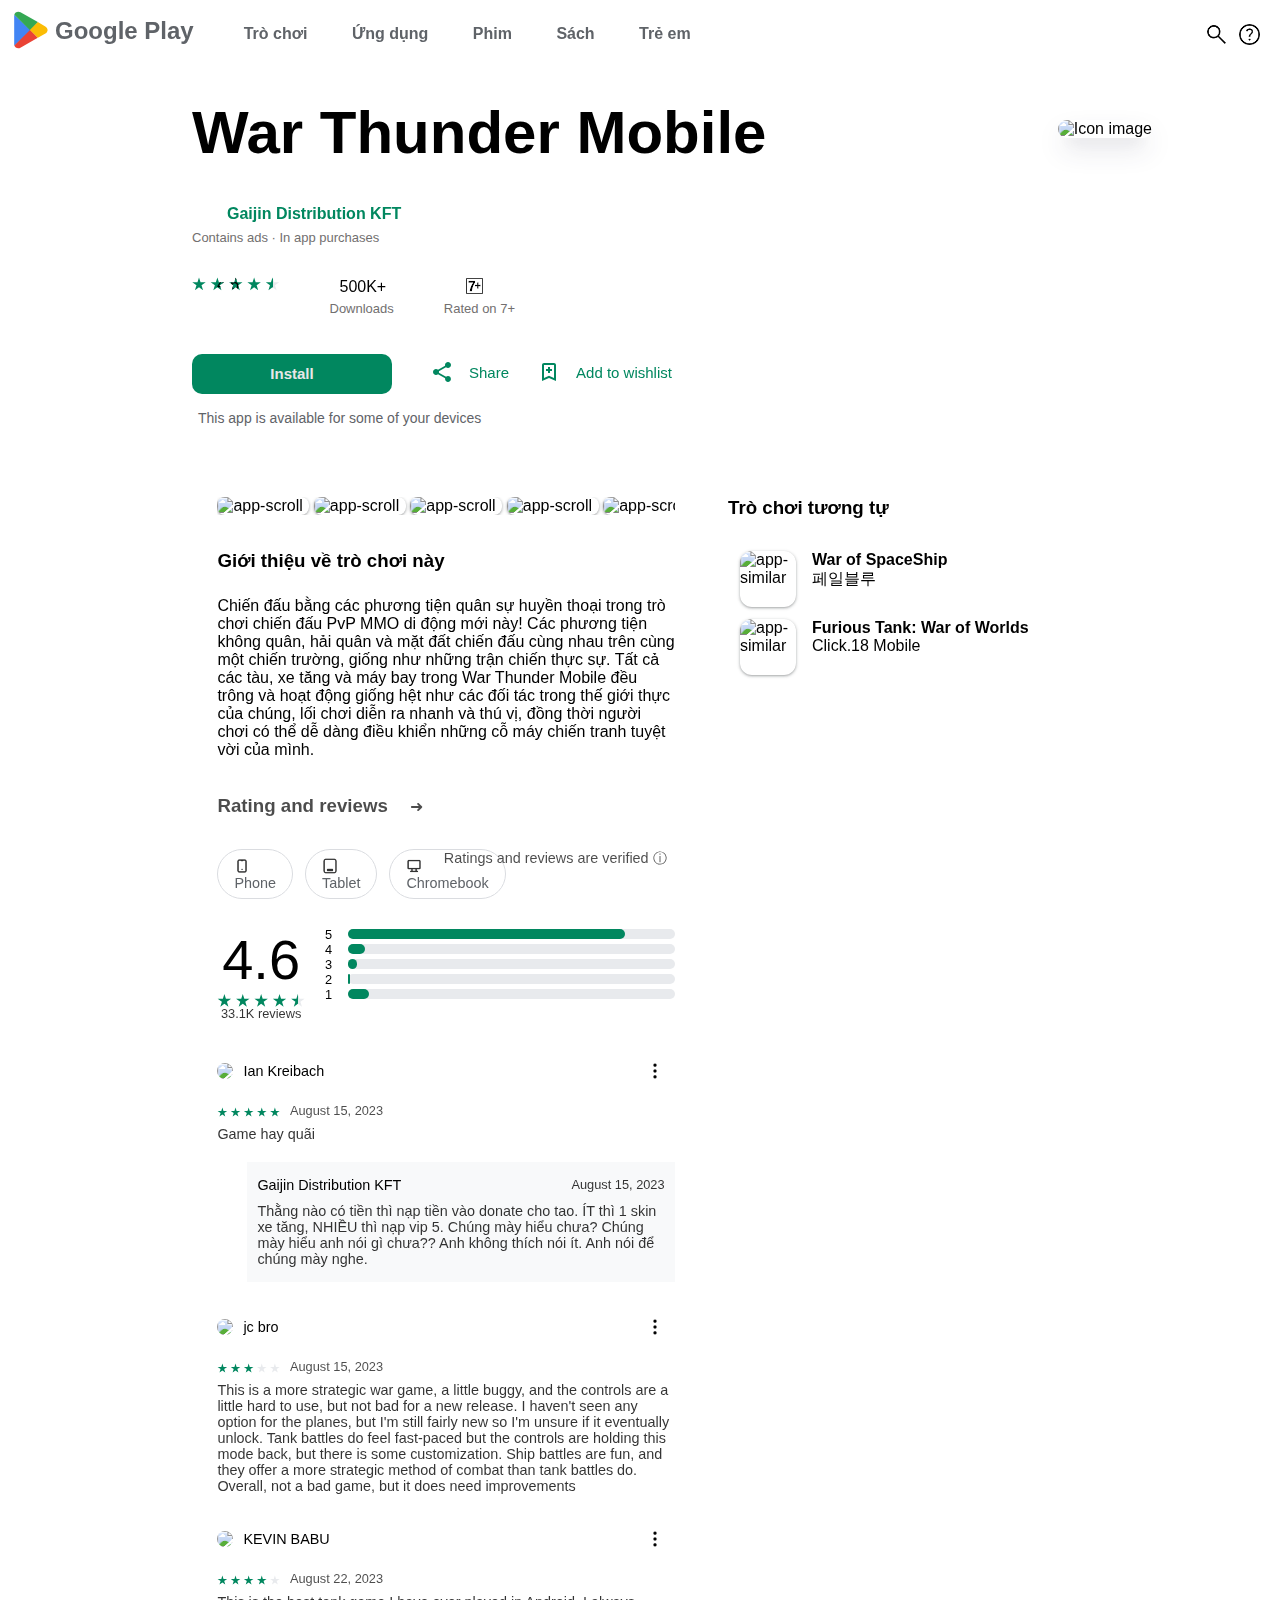
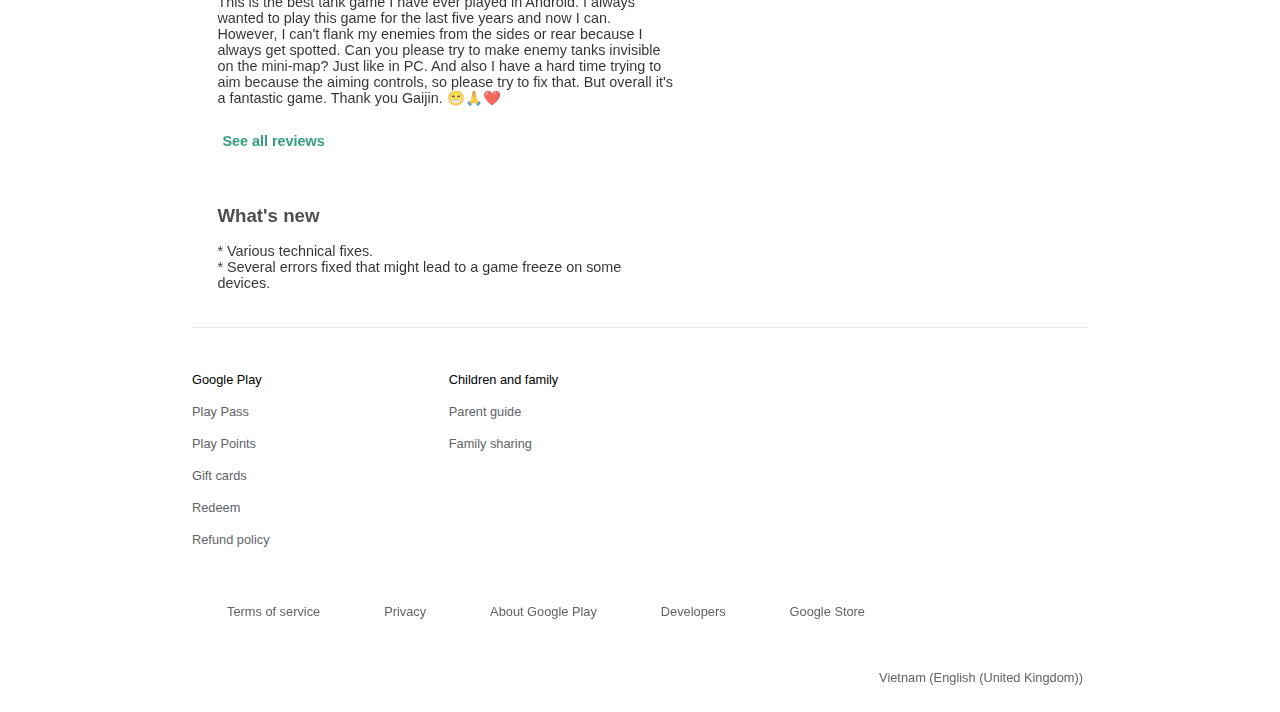
==== commit 95082aae: "Update detail.html" ====
--- a/detail.html
+++ b/detail.html
@@ -84,7 +84,7 @@
             </div>
         </div>
         <div class="some_info">
-            <span class="material-symbols-outlined">devices</span>
+<!--             <span class="material-symbols-outlined">devices</span> -->
             <span class="more_info">This app is available for some of your devices</span>
         </div>
     </div>
@@ -304,4 +304,4 @@
 
 </div>
 </body>
-</html>+</html>
